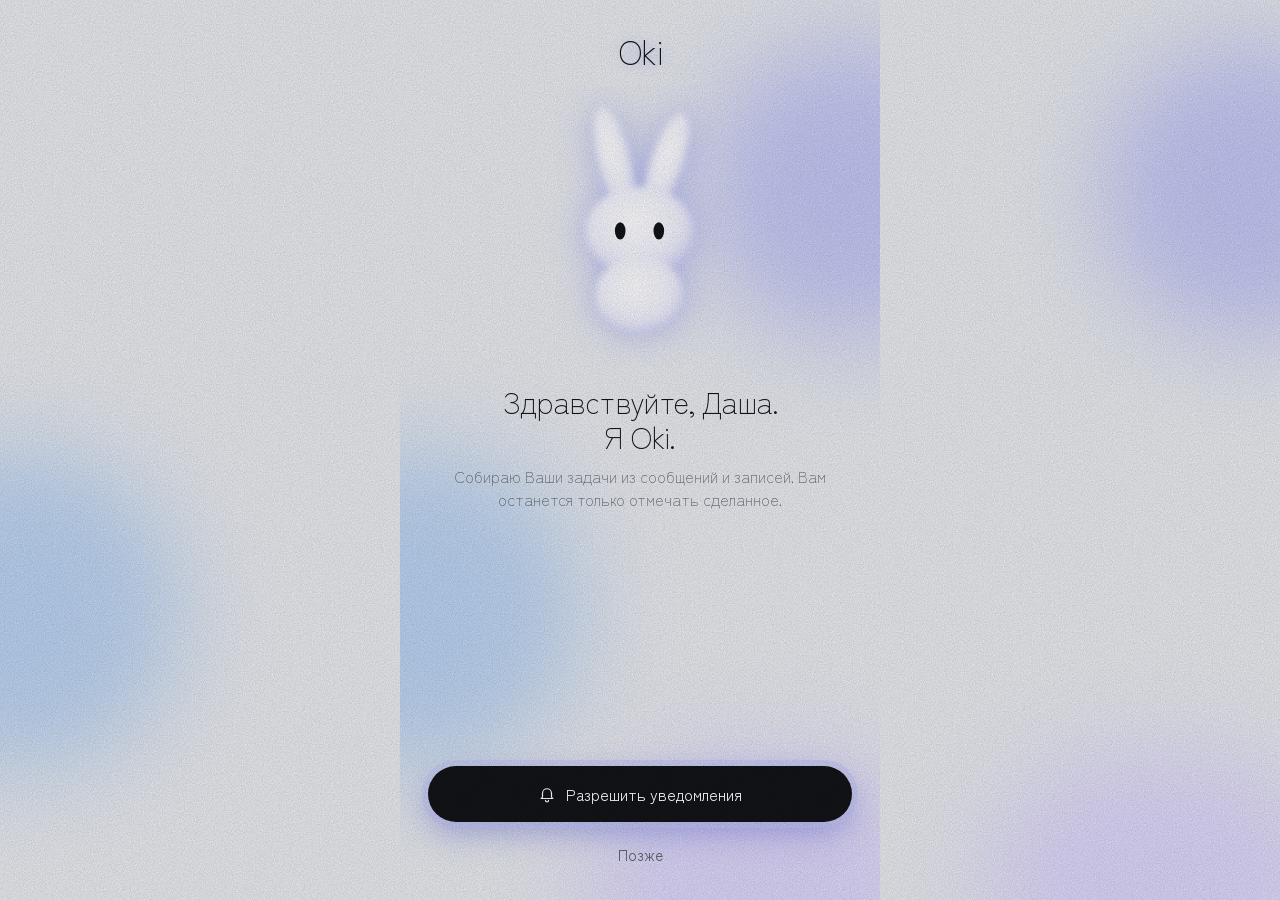
==== index.html @ d15e3b19 "Oki: app shell with encrypted storage in a private repo Co-Authored-By: Claude Opus 5.5 <noreply@ant" ====
<!doctype html>
<html lang="ru">
<head>
<meta charset="utf-8">
<meta name="viewport" content="width=device-width, initial-scale=1, viewport-fit=cover">
<meta name="apple-mobile-web-app-capable" content="yes">
<meta name="mobile-web-app-capable" content="yes">
<meta name="apple-mobile-web-app-status-bar-style" content="default">
<meta name="apple-mobile-web-app-title" content="Oki">
<meta name="theme-color" content="#E9EBF0">
<meta name="format-detection" content="telephone=no">
<title>Oki</title>
<link rel="manifest" href="manifest.webmanifest">
<link rel="apple-touch-icon" href="icon-180.png">
<link rel="icon" href="icon.svg" type="image/svg+xml">
<link rel="preconnect" href="https://fonts.googleapis.com">
<link rel="preconnect" href="https://fonts.gstatic.com" crossorigin>
<link href="https://fonts.googleapis.com/css2?family=Zen+Kaku+Gothic+New:wght@300;400;500;700&family=IBM+Plex+Mono:wght@400;500&display=swap" rel="stylesheet">
<link rel="stylesheet" href="app.css">
</head>
<body>
<svg width="0" height="0" style="position:absolute" aria-hidden="true"><defs>
  <radialGradient id="aFill" cx="45%" cy="40%" r="70%"><stop offset="0" stop-color="#fff"/><stop offset=".6" stop-color="#F1F1FD"/><stop offset="1" stop-color="#C9CCF6"/></radialGradient>
  <radialGradient id="aFillWarm" cx="45%" cy="40%" r="70%"><stop offset="0" stop-color="#fff"/><stop offset=".55" stop-color="#FBF1FD"/><stop offset="1" stop-color="#E4C6F5"/></radialGradient>
  <radialGradient id="aFillGrey" cx="45%" cy="40%" r="70%"><stop offset="0" stop-color="#FAFAFB"/><stop offset=".6" stop-color="#ECEDF1"/><stop offset="1" stop-color="#C6C9D2"/></radialGradient>
  <filter id="soft" x="-30%" y="-30%" width="160%" height="160%"><feGaussianBlur stdDeviation="3.5"/></filter>
  <filter id="aura" x="-60%" y="-60%" width="220%" height="220%"><feGaussianBlur stdDeviation="20"/></filter>
</defs></svg>
<div id="bg"><i class="blob b1"></i><i class="blob b2"></i><i class="blob b3"></i></div>
<main id="view"></main>
<div id="layer"></div>
<div id="toast" role="status"></div>
<div class="grain"></div>
<script src="sample.js"></script>
<script src="store.js"></script>
<script src="sync.js"></script>
<script src="app.js"></script>
<script src="motion.js"></script>
</body>
</html>
---- app.css ----
/* Oki — style «Свечение». Tokens and look come from design/04-style/oki.css (approved 2026-10-11). */
:root{
  --mist:#E9EBF0; --ink:#111317; --ink2:#5B606B; --ink3:#5E6470;
  --line:rgba(17,19,23,.1); --lav:#C3C7F4; --ice:#BBD3F2; --lav2:#DCD6FA; --dot:#8E95E8;
  --sans:"Zen Kaku Gothic New",system-ui,sans-serif; --mono:"IBM Plex Mono",ui-monospace,monospace;
  --st:max(env(safe-area-inset-top),14px); --sb:max(env(safe-area-inset-bottom),14px);
  --grain:url("data:image/svg+xml;utf8,<svg xmlns='http://www.w3.org/2000/svg' width='180' height='180'><filter id='n'><feTurbulence type='fractalNoise' baseFrequency='.9' numOctaves='2' stitchTiles='stitch'/><feColorMatrix values='0 0 0 0 0  0 0 0 0 0  0 0 0 0 0  0 0 0 .55 0'/></filter><rect width='100%' height='100%' filter='url(%23n)'/></svg>");
}
*{box-sizing:border-box;margin:0;padding:0}
html,body{height:100%}
body{background:var(--mist);font-family:var(--sans);color:var(--ink);overflow:hidden;overscroll-behavior:none;
  -webkit-tap-highlight-color:transparent;-webkit-text-size-adjust:100%;-webkit-user-select:none;user-select:none;-webkit-touch-callout:none}
input,textarea{font:inherit;color:inherit;-webkit-user-select:text;user-select:text}
button{font:inherit;color:inherit;background:none;border:0;cursor:pointer}
[data-go],[data-act]{cursor:pointer}

/* background: drifting blobs + grain */
#bg{position:fixed;inset:0;overflow:hidden;pointer-events:none}
.blob{position:absolute;border-radius:50%;filter:blur(46px);animation:drift 14s ease-in-out infinite alternate;transition:left 1.2s ease,top 1.2s ease,right 1.2s ease}
.b1{width:300px;height:300px;right:-120px;top:40px;background:var(--lav)}
.b2{width:320px;height:320px;left:-140px;top:50%;background:var(--ice);animation-delay:-6s}
.b3{width:360px;height:260px;right:-60px;bottom:-110px;background:var(--lav2);animation-delay:-9s}
body.r-home #bg .b1{width:330px;height:330px;right:auto;left:-90px;top:110px}
body.r-home #bg .b2{left:auto;right:-110px;top:360px;width:300px;height:300px}
body.r-home #bg .b3{right:auto;left:10px;width:380px;height:300px;bottom:-120px}
@keyframes drift{to{transform:translate(30px,-24px) scale(1.08)}}
.grain{position:fixed;inset:0;background:var(--grain);mix-blend-mode:multiply;pointer-events:none;z-index:90;opacity:.35}
.glass{background:rgba(255,255,255,.42);backdrop-filter:blur(18px) saturate(1.2);-webkit-backdrop-filter:blur(18px) saturate(1.2);
  border:1px solid rgba(255,255,255,.75);box-shadow:0 10px 30px rgba(60,66,120,.08)}

/* screen frame */
#view{position:fixed;top:0;bottom:0;left:0;right:0;margin:0 auto;max-width:480px;overflow:hidden}
/* each screen is a layer: tab screens sit above the dock line, pushed screens cover everything */
.pane{position:absolute;top:0;left:0;right:0;bottom:var(--dockh,0px);z-index:1;touch-action:pan-y pinch-zoom}
.pane.full{bottom:0;z-index:3;isolation:isolate;box-shadow:-14px 0 40px rgba(60,66,120,.16)}
.pc{position:absolute;inset:0;display:flex;flex-direction:column}
.pbg{position:absolute;inset:0;overflow:hidden;background:var(--mist);pointer-events:none}
#dock{position:absolute;left:0;right:0;bottom:0;z-index:2;touch-action:pan-y pinch-zoom}
.top{flex:none;padding:calc(var(--st) + 2px) 24px 0}
.main{flex:1;min-height:0;overflow-y:auto;overflow-x:hidden;-webkit-overflow-scrolling:touch;padding:0 24px 32px;
  -webkit-mask-image:linear-gradient(transparent,#000 10px,#000 calc(100% - 44px),transparent);mask-image:linear-gradient(transparent,#000 10px,#000 calc(100% - 44px),transparent)}
.main::-webkit-scrollbar,.chips::-webkit-scrollbar{display:none}
.dock{flex:none;padding:8px 24px calc(var(--sb) + 2px)}

/* rabbit */
.eyes{transform-box:fill-box;transform-origin:center;animation:blink 5s infinite}
@keyframes blink{0%,92%,100%{transform:scaleY(1)}95%{transform:scaleY(.1)}}
.float{animation:bob 5s ease-in-out infinite}
@keyframes bob{50%{transform:translateY(-7px)}}

/* logo 1а */
.logo{position:relative;display:inline-block;font-family:var(--sans);font-weight:300;letter-spacing:-.04em;line-height:1;color:var(--ink);isolation:isolate}
.logo::after{content:"Oki";position:absolute;inset:0;color:#7D84E6;filter:blur(.18em);opacity:.7;z-index:-1}

/* home */
.hhd{display:flex;align-items:center;justify-content:space-between;font:400 11px var(--mono);letter-spacing:.12em;color:var(--ink2);padding-top:2px}
.hhd .st i{display:inline-block;width:6px;height:6px;border-radius:50%;background:var(--dot);box-shadow:0 0 8px var(--dot);margin-right:6px;vertical-align:1px}
.hhd .r{display:flex;align-items:center;gap:12px}
.menu{width:36px;height:36px;border-radius:50%;display:grid;place-items:center}
.menu i,.menu i::before,.menu i::after{display:block;width:14px;height:1.5px;background:var(--ink);position:relative}
.menu i::before,.menu i::after{content:"";position:absolute;left:0}
.menu i::before{top:-5px}.menu i::after{top:5px}
.home-main{flex:1;min-height:0;display:flex;flex-direction:column;padding:0 24px;overflow:hidden}
.stage{flex:1 1 300px;min-height:120px;max-height:300px;display:flex;justify-content:center;align-items:stretch}
.stage svg{height:100%;width:auto;max-width:100%}
.greet{text-align:center;flex:none}
.greet h1{font-weight:300;font-size:38px;line-height:1.02;letter-spacing:-.035em;margin:0 0 11px}
.greet h1 .g{position:relative;display:inline-block;isolation:isolate}
.greet h1 .g::after{content:attr(data-t);position:absolute;inset:0;color:#7D84E6;filter:blur(9px);opacity:.75;z-index:-1}
.greet p{font-weight:300;font-size:17px;color:var(--ink2);letter-spacing:-.01em}
.hchips{display:flex;gap:8px;margin-top:24px;flex:none}
.hchips .chip{flex:1;height:38px;border-radius:19px;display:flex;align-items:center;justify-content:space-between;padding:0 14px;font-size:14px}
.hchips .chip span{color:var(--ink3)}
.near{flex:none;margin:14px 0 4px;border-radius:24px;padding:14px 18px}
.near .r{display:flex;justify-content:space-between;font:400 11px var(--mono);letter-spacing:.12em;color:var(--ink3);text-transform:uppercase}
.near h2{font-weight:400;font-size:19px;letter-spacing:-.02em;margin:6px 0 2px}
.near .s{font-size:13px;color:var(--ink2);font-weight:300}
.near .warn{margin-top:10px;padding-top:10px;border-top:1px solid var(--line);font:400 11px var(--mono);color:var(--ink2)}
.near .warn i{display:inline-block;width:6px;height:6px;border-radius:50%;background:var(--dot);box-shadow:0 0 8px var(--dot);margin-right:8px;vertical-align:1px}

/* tab header with small rabbit */
.hd{display:flex;align-items:flex-end;justify-content:space-between;min-height:76px}
.hd h1{font-weight:300;font-size:44px;line-height:1;letter-spacing:-.04em}
.hd .bun{width:58px;height:76px;margin-bottom:-4px;flex:none}
.say{font-weight:300;font-size:16px;color:var(--ink2);letter-spacing:-.01em;margin-top:10px;display:flex;justify-content:space-between;align-items:center;gap:12px;min-height:32px}
.rep{flex:none;height:32px;padding:0 14px;border-radius:16px;display:flex;align-items:center;gap:7px;font-size:14px;color:var(--ink)}
.rep svg{width:15px;height:15px;fill:none;stroke:currentColor;stroke-width:1.5;stroke-linecap:round}

/* chips */
.chips{display:flex;gap:8px;overflow-x:auto;margin:12px -24px 4px;padding:0 24px 6px;scrollbar-width:none}
.chip{flex:none;height:34px;border-radius:17px;padding:0 14px;display:flex;align-items:center;gap:8px;font-size:14px;white-space:nowrap}
.chip span{color:var(--ink3)}
.chip.on{background:var(--ink);color:#fff;border-color:var(--ink)}
.chip.on span{color:rgba(255,255,255,.6)}

/* task list */
.grp{display:flex;justify-content:space-between;align-items:baseline;padding:14px 4px 8px;font-size:14px;font-weight:500;letter-spacing:-.01em}
.grp span{font-weight:400;color:var(--ink3);font-size:13px}
.main>.grp:first-child,.main>.agh:first-child{padding-top:8px}
.card{border-radius:22px;overflow:hidden;position:relative}
.task{display:flex;gap:12px;padding:13px 16px;border-bottom:1px solid var(--line)}
.task:last-child{border:0}
.task .body{flex:1;min-width:0}
.ck{width:20px;height:20px;border-radius:50%;border:1.3px solid var(--ink);flex:none;margin-top:1px;position:relative}
.ck::before{content:"";position:absolute;inset:-12px}
.done>.ck,.ck.on{background:var(--ink);box-shadow:inset 0 0 0 4px #fff}
.task.done .t{text-decoration:line-through;color:var(--ink3)}
.t{font-size:16px;letter-spacing:-.015em;line-height:1.25;overflow-wrap:anywhere}
.m{font-size:13px;color:var(--ink2);font-weight:300;margin-top:3px;display:flex;flex-wrap:wrap;gap:0 6px}
.m .now{color:var(--ink);font-weight:400}
.m .now::before{content:"";display:inline-block;width:6px;height:6px;border-radius:50%;background:var(--dot);box-shadow:0 0 8px var(--dot);margin-right:6px;vertical-align:1px}
.m .ov{color:var(--ink);font-weight:500}
.m .q{color:var(--ink);font-weight:400}
.sub{font-size:12px;color:var(--ink3);margin-top:6px;display:inline-block;padding:4px 0}
.subs{margin-top:10px;display:flex;flex-direction:column;gap:7px}
.si{display:flex;align-items:center;gap:9px;font-size:14px;font-weight:300;letter-spacing:-.01em}
.si i{width:15px;height:15px;border-radius:50%;border:1.2px solid var(--ink);flex:none;position:relative}
.si i::before{content:"";position:absolute;inset:-10px}
.si.ok{color:var(--ink3);text-decoration:line-through}
.si.ok i{background:var(--ink);border-color:var(--ink);box-shadow:inset 0 0 0 3px #fff}
.subs .cnt{font-size:12px;color:var(--ink3);margin-bottom:-1px}
.pop>.ck{animation:pop .35s ease}
@keyframes pop{50%{transform:scale(1.25)}}

/* big task: progress ring */
.big{border-radius:24px;padding:16px 18px;position:relative;background:rgba(255,255,255,.58)}
.big .r1{display:flex;gap:12px}
.big .t{font-size:22px;font-weight:300;letter-spacing:-.03em;line-height:1.1}
.big .m{margin-top:5px}
.big .ft{display:flex;justify-content:space-between;gap:12px;font-size:12.5px;color:var(--ink2);margin-top:12px;padding-top:10px;border-top:1px solid var(--line);font-weight:300}
.big .ft b{font-weight:400;color:var(--ink)}
.ring{width:30px;height:30px;flex:none;margin-top:-3px}
.ring circle{fill:none;stroke-width:2.4}
.gap{height:8px}

/* dock: input + tabs */
.inp{display:flex;gap:10px;align-items:center}
.field{flex:1;min-width:0;height:54px;border-radius:27px;display:flex;align-items:center;padding:0 20px}
.field input{width:100%;border:0;outline:0;background:none;font-size:16px;font-weight:300}
.field input::placeholder{color:var(--ink3);opacity:1}
.mic{width:54px;height:54px;border-radius:50%;background:var(--ink);display:grid;place-items:center;flex:none;box-shadow:0 0 0 6px rgba(195,199,244,.55),0 11px 30px rgba(110,116,220,.55)}
.mic svg{width:22px;height:22px;stroke:#fff;fill:none;stroke-width:1.6;stroke-linecap:round}
.tabs{display:flex;justify-content:space-between;font-size:13px;color:var(--ink3);margin-top:16px;padding:6px 0 10px;position:relative}
.tabs button{color:inherit;font-size:13px;position:relative;padding:4px 0;transition:color .2s}
.tabs button.on{font-weight:500;color:var(--ink)}
.tabs .ind{position:absolute;left:0;top:0;width:4px;height:4px;border-radius:50%;background:var(--ink);transition:transform .42s cubic-bezier(.32,.72,0,1)}

/* calendar */
.cal{border-radius:24px;padding:14px 14px 10px;margin-top:12px}
.cal .mh{display:flex;justify-content:space-between;align-items:center;padding:0 6px 10px;font-size:16px;letter-spacing:-.015em}
.cal .mh .nav{display:flex;gap:4px}
.cal .mh .nav button{width:34px;height:30px;font-size:20px;color:var(--ink3);line-height:1}
.cal .g{display:grid;grid-template-columns:repeat(7,1fr);text-align:center;row-gap:2px}
.cal .wd{font-size:12px;color:var(--ink3);padding-bottom:6px}
.cal .d{height:38px;display:flex;align-items:center;justify-content:center;font-size:15px;font-weight:300;position:relative;z-index:0}
.cal .d.off{visibility:hidden}
.cal .d.we{color:var(--ink3)}
.cal .d.has::after{content:"";position:absolute;bottom:3px;width:4px;height:4px;border-radius:50%;background:var(--ink)}
.cal .d.td{font-weight:500;color:var(--ink)}
.cal .d.td::before{content:"";position:absolute;width:34px;height:34px;border-radius:50%;border:1.2px solid rgba(17,19,23,.35);z-index:-1}
.cal .d.sel{color:#fff;font-weight:500}
.cal .d.sel::before{content:"";position:absolute;width:34px;height:34px;border-radius:50%;background:var(--ink);border:0;z-index:-1;box-shadow:0 0 18px rgba(110,116,220,.6)}
.cal .d.sel::after{background:#fff}
.wk{display:grid;grid-template-columns:repeat(7,1fr);gap:4px;margin-top:12px}
.wk div{height:58px;border-radius:18px;display:flex;flex-direction:column;align-items:center;justify-content:center;gap:2px;font-size:16px}
.wk div small{font-size:11.5px;color:var(--ink3)}
.wk div.on{background:var(--ink);color:#fff}
.wk div.on small{color:rgba(255,255,255,.6)}
.wkwrap{position:sticky;top:0;z-index:5;height:0;overflow:visible;opacity:0;pointer-events:none;transition:opacity .2s}
.wkwrap .wk{margin-top:4px}
.wkwrap.show{opacity:1;pointer-events:auto}
.agh{display:flex;justify-content:space-between;align-items:baseline;padding:16px 4px 8px;font-size:14px;font-weight:500}
.agh span{font-weight:400;font-size:13px;color:var(--ink3)}
.mt{display:grid;grid-template-columns:52px 1fr;gap:10px;padding:11px 16px;border-bottom:1px solid var(--line)}
.mt:last-child,.dl:last-child{border:0}
.mt .tm{font-size:15px;line-height:1.15}
.mt .tm small{display:block;font-size:12.5px;color:var(--ink3);font-weight:300}
.mt.clash{background:linear-gradient(90deg,rgba(195,199,244,.6),rgba(195,199,244,0) 85%)}
.clashnote{font-size:12.5px;color:var(--ink);margin-top:3px}
.clashnote::before{content:"";display:inline-block;width:6px;height:6px;border-radius:50%;background:var(--dot);box-shadow:0 0 8px var(--dot);margin-right:6px;vertical-align:1px}
.dl{display:flex;gap:12px;padding:11px 16px;border-bottom:1px solid var(--line)}
.empty{font-size:14px;color:var(--ink3);font-weight:300;padding:12px 4px}

/* inner screens */
.nv{display:flex;justify-content:space-between;align-items:center;font-size:15px;min-height:36px;padding-top:4px}
.nv .back{padding:6px 12px 6px 0;margin-left:-4px}
.nv span.r{font-size:13px;color:var(--ink2)}
.tt{padding-top:12px}
.tt h1{font-weight:300;font-size:34px;line-height:1.02;letter-spacing:-.04em;overflow-wrap:anywhere}
.tt p{font-size:15px;color:var(--ink2);margin-top:8px;font-weight:300;line-height:1.4}
.tt .lbl{font-size:13px;color:var(--ink2);margin-bottom:10px}
.tt .rg{display:flex;justify-content:space-between;align-items:center;font-size:13px;color:var(--ink2);margin-top:14px;font-weight:300}
.tt .rg>span{display:flex;align-items:center;gap:10px}
.row2{display:flex;justify-content:flex-start;align-items:center;gap:12px;padding:12px 16px;border-bottom:1px solid var(--line);font-size:15px;position:relative;min-height:46px}
.row2:last-child{border:0}
.row2 .v{color:var(--ink2);font-size:14px;font-weight:300;text-align:right;margin-left:auto}
.row2.chev::after{margin-left:-4px}
.row2 .v.strong{color:var(--ink);font-weight:500}
.row2 .t small{display:block;font-size:12.5px;color:var(--ink2);font-weight:300;margin-top:2px}
.chev::after{content:"›";margin-left:8px;color:var(--ink3)}
.row2 input.over{position:absolute;inset:0;opacity:0;width:100%;height:100%;-webkit-appearance:none;appearance:none}
.quote{display:block;padding:2px 16px 13px;font-size:14px;font-weight:300;line-height:1.35;color:var(--ink2)}
.pill{display:inline-flex;align-items:center;gap:7px;height:32px;padding:0 14px;border-radius:16px;font-size:13.5px;background:rgba(255,255,255,.7);border:1px solid rgba(17,19,23,.16);white-space:nowrap}
.pill.dark{background:var(--ink);color:#fff;border-color:var(--ink)}
.acts{display:flex;gap:8px;flex-wrap:wrap}
.chk{border-radius:22px;padding:14px 16px}
.chk .subs{margin-top:0;gap:11px}
.chk .si{font-size:15px}
.chk .add{display:flex;align-items:center;gap:9px;margin-top:2px}
.chk .add i{width:15px;height:15px;border-radius:50%;border:1.2px dashed var(--ink3);flex:none}
.chk .add input{flex:1;border:0;outline:0;background:none;font-size:16px;font-weight:300}
.chk .add input::placeholder{color:var(--ink3)}
.check{border-radius:20px;padding:13px 16px;background:rgba(17,19,23,.88);color:#fff}
.check b{font-weight:500;font-size:15px}
.check p{font-size:13.5px;color:rgba(255,255,255,.7);margin:4px 0 10px;font-weight:300;line-height:1.35}
.check .pill{background:rgba(255,255,255,.12);border-color:rgba(255,255,255,.25);color:#fff}
.check .pill.w{background:#fff;color:var(--ink)}
.btn-main{height:56px;border-radius:28px;background:var(--ink);color:#fff;display:flex;align-items:center;justify-content:center;gap:10px;font-size:16px;width:100%;
  box-shadow:0 0 0 6px rgba(195,199,244,.55),0 11px 30px rgba(110,116,220,.5)}
.btn-main .copy{width:18px;height:18px}
.btn-ghost{height:48px;display:flex;align-items:center;justify-content:center;font-size:15px;color:var(--ink2);width:100%}
.note{text-align:center;font-size:12.5px;color:var(--ink2);margin-top:14px;font-weight:300}
.ws{font-size:13px;color:var(--ink2);font-weight:300;margin-top:3px}
.ws b{font-weight:500;color:var(--ink)}
.it2{padding:12px 16px;border-bottom:1px solid var(--line)}
.it2:last-child{border:0}
.it2 .src{font-size:12px;color:var(--ink3);margin-bottom:3px}
.it2 .t{font-size:15px}
.it2 .why{font-size:13px;color:var(--ink2);font-weight:300;margin-top:3px}
.it2 .ft2{display:flex;justify-content:flex-end;margin-top:9px}
.copy{width:14px;height:14px;fill:none;stroke:currentColor;stroke-width:1.5;stroke-linejoin:round}
.search{height:46px;border-radius:23px;display:flex;align-items:center;gap:10px;padding:0 16px;margin-top:14px}
.search svg{width:17px;height:17px;fill:none;stroke:var(--ink2);stroke-width:1.6;flex:none}
.search input{flex:1;border:0;outline:0;background:none;font-size:16px}
mark{background:rgba(195,199,244,.8);color:inherit;border-radius:3px;padding:0 1px}
.role{display:inline-block;font-size:12px;padding:2px 8px;border-radius:10px;background:rgba(17,19,23,.07);color:var(--ink2);margin-left:6px}
.dotok{display:inline-block;width:7px;height:7px;border-radius:50%;margin-right:7px;vertical-align:1px;background:#9AA0AB}
.txt{font-size:15px;line-height:1.5;font-weight:300;color:var(--ink2);padding:14px 16px}
.txt b{font-weight:500;color:var(--ink)}

/* report */
.seg{height:40px;border-radius:20px;display:flex;padding:4px;margin-top:16px}
.seg div{flex:1;display:grid;place-items:center;font-size:14px;border-radius:16px;color:var(--ink2)}
.seg .on{background:var(--ink);color:#fff}
.stats{display:grid;grid-template-columns:1.3fr 1fr 1fr;gap:8px;margin-top:16px}
.st{border-radius:20px;padding:12px 14px}
.st b{display:block;font-weight:300;font-size:40px;letter-spacing:-.04em;line-height:1}
.st span{font-size:12.5px;color:var(--ink2)}
.days{border-radius:20px;padding:12px 16px 10px;display:grid;grid-auto-flow:column;grid-auto-columns:1fr;align-items:end;gap:8px;height:104px;margin-top:8px}
.days div{display:flex;flex-direction:column;align-items:center;gap:6px;font-size:11.5px;color:var(--ink3);white-space:nowrap}
.days i{width:14px;border-radius:7px;background:var(--ink)}
.days i.z{height:3px;background:rgba(17,19,23,.15)}
.dn{display:flex;gap:12px;padding:11px 16px;border-bottom:1px solid var(--line);align-items:baseline}
.dn:last-child{border:0}
.dn .ck{width:18px;height:18px;background:var(--ink);box-shadow:inset 0 0 0 4px #fff;align-self:center}
.dn .t{flex:1;font-size:15px}
.dn .d{font-size:12.5px;color:var(--ink3);font-weight:300;white-space:nowrap}
.dn.late .d{color:var(--ink)}

/* onboarding */
.onb{flex:1;display:flex;flex-direction:column;align-items:center;padding:calc(var(--st) + 20px) 28px calc(var(--sb) + 8px);text-align:center}
.onb .rb{flex:1 1 270px;min-height:150px;max-height:280px;margin:18px 0}
.onb .rb svg{height:100%;width:auto}
.onb h1{font-weight:300;font-size:30px;line-height:1.15;letter-spacing:-.03em}
.onb p{font-weight:300;font-size:16px;line-height:1.45;color:var(--ink2);margin-top:12px}
.onb .bt{width:100%;margin-top:auto;padding-top:24px}
/* storage screens: same frame as onboarding, a smaller rabbit when there is a field or a key */
.onb{position:relative}
.onb .obk{position:absolute;top:calc(var(--st) + 6px);left:20px;font-size:15px;padding:6px 12px 6px 0}
.onb.sm .rb{flex:0 1 170px;min-height:110px;margin:24px 0 8px}
.onb p b{font-weight:500;color:var(--ink)}
.onb .say{font-size:14px;color:var(--ink);margin-top:14px}
.kin{width:100%;height:56px;border-radius:22px;display:flex;align-items:center;gap:8px;padding:0 8px 0 4px;margin-top:20px}
.kin .in{flex:1;min-width:0;height:100%;border:0;outline:0;background:none;padding:0 14px;font:400 15px var(--mono);color:var(--ink)}
.kin .in::placeholder{color:var(--ink3);font-family:var(--sans);font-weight:300;font-size:16px}
.keybox{width:100%;font:500 17px/1.7 var(--mono);letter-spacing:.04em;word-spacing:.3em;text-align:center;padding:20px 18px;border-radius:22px;margin-top:18px;-webkit-user-select:all;user-select:all}
.sheet .keybox{background:rgba(255,255,255,.75);border:1px solid rgba(17,19,23,.08)}
a.btn-main,a.btn-ghost{text-decoration:none}
.row2 .v b{color:var(--ink);font-weight:500}
.dotbad{display:inline-block;width:7px;height:7px;border-radius:50%;margin-right:7px;vertical-align:1px;background:var(--ink);box-shadow:0 0 0 3px rgba(17,19,23,.12)}

/* sheet */
#layer{position:fixed;inset:0;z-index:70;pointer-events:none}
#layer.on{pointer-events:auto}
.dim{position:absolute;inset:0;background:rgba(233,235,240,.55);backdrop-filter:blur(6px);-webkit-backdrop-filter:blur(6px);opacity:0;transition:opacity .25s}
.sheet{position:absolute;left:0;right:0;bottom:0;margin:0 auto;max-width:480px;max-height:92%;overflow-y:auto;border-radius:34px 34px 0 0;
  background:rgba(255,255,255,.82);backdrop-filter:blur(24px) saturate(1.3);-webkit-backdrop-filter:blur(24px) saturate(1.3);
  border:1px solid rgba(255,255,255,.9);box-shadow:0 -10px 40px rgba(60,66,120,.14);
  padding:12px 20px calc(var(--sb) + 14px);transform:translateY(100%);transition:transform .32s cubic-bezier(.2,.8,.2,1)}
#layer.on .dim{opacity:1}
#layer.on .sheet{transform:none}
.sheet .grab{width:40px;height:5px;border-radius:3px;background:rgba(17,19,23,.18);margin:0 auto 14px}
.sheet h3{font-weight:300;font-size:26px;letter-spacing:-.03em;margin:0 4px 12px}
.sheet .lab{font-size:13px;color:var(--ink2);margin:16px 4px 8px}
.sheet .in{width:100%;height:52px;border-radius:18px;border:1px solid rgba(17,19,23,.12);background:rgba(255,255,255,.75);padding:0 16px;font-size:16px;outline:0}
.sheet textarea.in{height:auto;min-height:76px;padding:14px 16px;resize:none;line-height:1.35}
.sheet .opts{display:flex;flex-wrap:wrap;gap:8px}
.sheet .opts .chip{border:1px solid rgba(17,19,23,.14);background:rgba(255,255,255,.6)}
.sheet .opts .chip.on{background:var(--ink);border-color:var(--ink)}
.sheet .rows{border-radius:18px;background:rgba(255,255,255,.6);border:1px solid rgba(17,19,23,.08);margin-top:16px}
.sheet .btn-main{margin-top:22px}
.sheet .del{color:var(--ink2);font-size:14px;display:block;margin:14px auto 0;padding:8px}

/* toast */
#toast{position:fixed;left:50%;bottom:calc(var(--sb) + 150px);transform:translate(-50%,20px);opacity:0;z-index:80;
  background:var(--ink);color:#fff;font-size:14px;padding:11px 18px;border-radius:22px;white-space:nowrap;pointer-events:none;transition:opacity .2s,transform .2s;
  box-shadow:0 10px 30px rgba(20,24,60,.3)}
#toast.on{opacity:1;transform:translate(-50%,0)}

/* swipe a task: right = done (ink), left = actions (lavender → ink) */
.swiping{position:relative;z-index:1}
.swbg{position:absolute;left:0;right:0;z-index:0}
.swbg .sd{position:absolute;left:0;top:0;bottom:0;width:0;overflow:hidden;background:var(--ink);color:#fff;display:flex;align-items:center;font-size:14px;white-space:nowrap}
.swbg .sd span{display:flex;align-items:center;gap:10px;padding-left:16px;transition:transform .2s cubic-bezier(.3,1.6,.5,1)}
.swbg .sd i{width:20px;height:20px;border-radius:50%;border:1.3px solid #fff;flex:none;transition:background .15s,box-shadow .2s}
.swbg.armed .sd span{transform:scale(1.06)}
.swbg.armed .sd i{background:#fff;box-shadow:inset 0 0 0 4px var(--ink),0 0 14px var(--lav)}
.swbg .sa{position:absolute;right:0;top:0;bottom:0;width:0;overflow:hidden;display:flex}
.swbg .sa button{flex:1 1 0;min-width:0;font-size:13.5px;white-space:nowrap;overflow:hidden;color:var(--ink)}
.swbg .sa button:nth-child(1){background:var(--lav2)}
.swbg .sa button:nth-child(2){background:var(--lav)}
.swbg .sa button:nth-child(3){background:var(--ink);color:#fff}

/* rabbit: a little hop and a flash of glow when a task is done */
.hop{transform-origin:50% 100%;animation:hop .8s ease}
@keyframes hop{0%,100%{transform:none}30%{transform:translateY(-9%)}52%{transform:translateY(0) scaleY(.95)}68%{transform:translateY(-2%)}}
.hop .au{transform-box:fill-box;transform-origin:center;animation:glow 1.2s ease-out}
@keyframes glow{25%{opacity:1;transform:scale(1.28)}}

/* press feedback: answers the finger at once */
button,.chip,.pill,[data-go],[data-act]{touch-action:manipulation}
.pill,.chip,.btn-main,.mic,.menu,.rep,.back,.ck{transition:transform .14s cubic-bezier(.2,.8,.2,1)}
.pill:active,.chip:active,.btn-main:active,.mic:active,.menu:active,.rep:active{transform:scale(.96)}
.ck:active{transform:scale(.88)}
.back:active{opacity:.55}
.task,.dl,.row2,.it2,.near,.big,.mt{transition:background-color .2s}
.task:active,.dl:active,.row2[data-go]:active,.row2[data-act]:active,.it2[data-go]:active,.mt:active,.dn:active{background-color:rgba(255,255,255,.35)}
.near:active,.big:active{background-color:rgba(255,255,255,.66)}
.swiping:active{background-color:transparent}

@media (prefers-reduced-motion:reduce){*{animation:none!important;transition:none!important}}
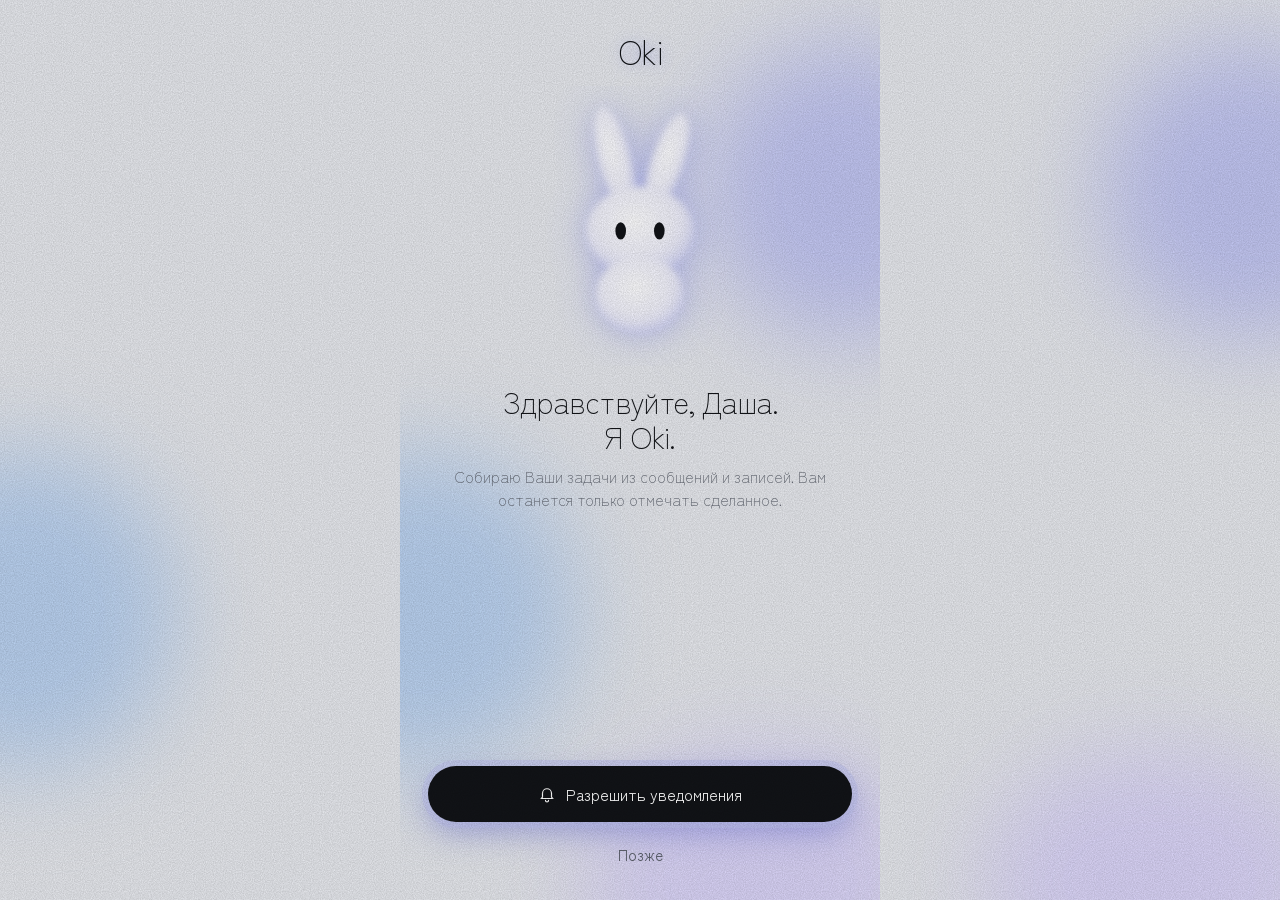
==== commit 6123de6b: "Background up to the top under a dark clock, as in the approved design; drop trial pages Co-Authored" ====
--- a/index.html
+++ b/index.html
@@ -5,7 +5,7 @@
 <meta name="viewport" content="width=device-width, initial-scale=1, viewport-fit=cover">
 <meta name="apple-mobile-web-app-capable" content="yes">
 <meta name="mobile-web-app-capable" content="yes">
-<meta name="apple-mobile-web-app-status-bar-style" content="default">
+<meta name="apple-mobile-web-app-status-bar-style" content="black-translucent">
 <meta name="apple-mobile-web-app-title" content="Oki">
 <meta name="theme-color" content="#E9EBF0">
 <meta name="format-detection" content="telephone=no">
--- a/app.css
+++ b/app.css
@@ -62,7 +62,7 @@
 .menu i::before{top:-5px}.menu i::after{top:5px}
 .home-main{flex:1;min-height:0;display:flex;flex-direction:column;padding:0 24px;overflow:hidden}
 .stage{flex:1 1 300px;min-height:120px;max-height:300px;display:flex;justify-content:center;align-items:stretch}
-.stage svg{height:100%;width:auto;max-width:100%}
+.stage svg{height:100%;width:100%;display:block}
 .greet{text-align:center;flex:none}
 .greet h1{font-weight:300;font-size:38px;line-height:1.02;letter-spacing:-.035em;margin:0 0 11px}
 .greet h1 .g{position:relative;display:inline-block;isolation:isolate}
@@ -259,8 +259,9 @@
 
 /* onboarding */
 .onb{flex:1;display:flex;flex-direction:column;align-items:center;padding:calc(var(--st) + 20px) 28px calc(var(--sb) + 8px);text-align:center}
-.onb .rb{flex:1 1 270px;min-height:150px;max-height:280px;margin:18px 0}
-.onb .rb svg{height:100%;width:auto}
+/* full-width box, the drawing centres itself inside (Safari sized width:auto svgs before the height was known) */
+.onb .rb{flex:1 1 270px;min-height:150px;max-height:280px;margin:18px 0;align-self:stretch}
+.onb .rb svg{height:100%;width:100%;display:block}
 .onb h1{font-weight:300;font-size:30px;line-height:1.15;letter-spacing:-.03em}
 .onb p{font-weight:300;font-size:16px;line-height:1.45;color:var(--ink2);margin-top:12px}
 .onb .bt{width:100%;margin-top:auto;padding-top:24px}
@@ -303,7 +304,7 @@
 
 /* toast */
 #toast{position:fixed;left:50%;bottom:calc(var(--sb) + 150px);transform:translate(-50%,20px);opacity:0;z-index:80;
-  background:var(--ink);color:#fff;font-size:14px;padding:11px 18px;border-radius:22px;white-space:nowrap;pointer-events:none;transition:opacity .2s,transform .2s;
+  background:var(--ink);color:#fff;font-size:14px;padding:11px 18px;border-radius:22px;width:max-content;max-width:calc(100vw - 48px);text-align:center;line-height:1.35;pointer-events:none;transition:opacity .2s,transform .2s;
   box-shadow:0 10px 30px rgba(20,24,60,.3)}
 #toast.on{opacity:1;transform:translate(-50%,0)}
 
@@ -339,3 +340,10 @@
 .swiping:active{background-color:transparent}
 
 @media (prefers-reduced-motion:reduce){*{animation:none!important;transition:none!important}}
+
+#satprobe{position:fixed;top:0;left:0;width:0;height:0;padding-top:env(safe-area-inset-top);visibility:hidden;pointer-events:none}
+/* see-through status bar on iPhone (html.short, set in motion.js): iPhone keeps the bottom strip for itself
+   and paints it plain mist, so the page fades into that colour and needs no room for the home bar */
+html.short{--sb:10px}
+html.short #bg::after,html.short .pbg::after{content:"";position:absolute;left:0;right:0;bottom:0;height:120px;background:linear-gradient(rgba(233,235,240,0),#E9EBF0 85%)}
+html.short .grain{-webkit-mask-image:linear-gradient(#000 calc(100% - 90px),transparent);mask-image:linear-gradient(#000 calc(100% - 90px),transparent)}
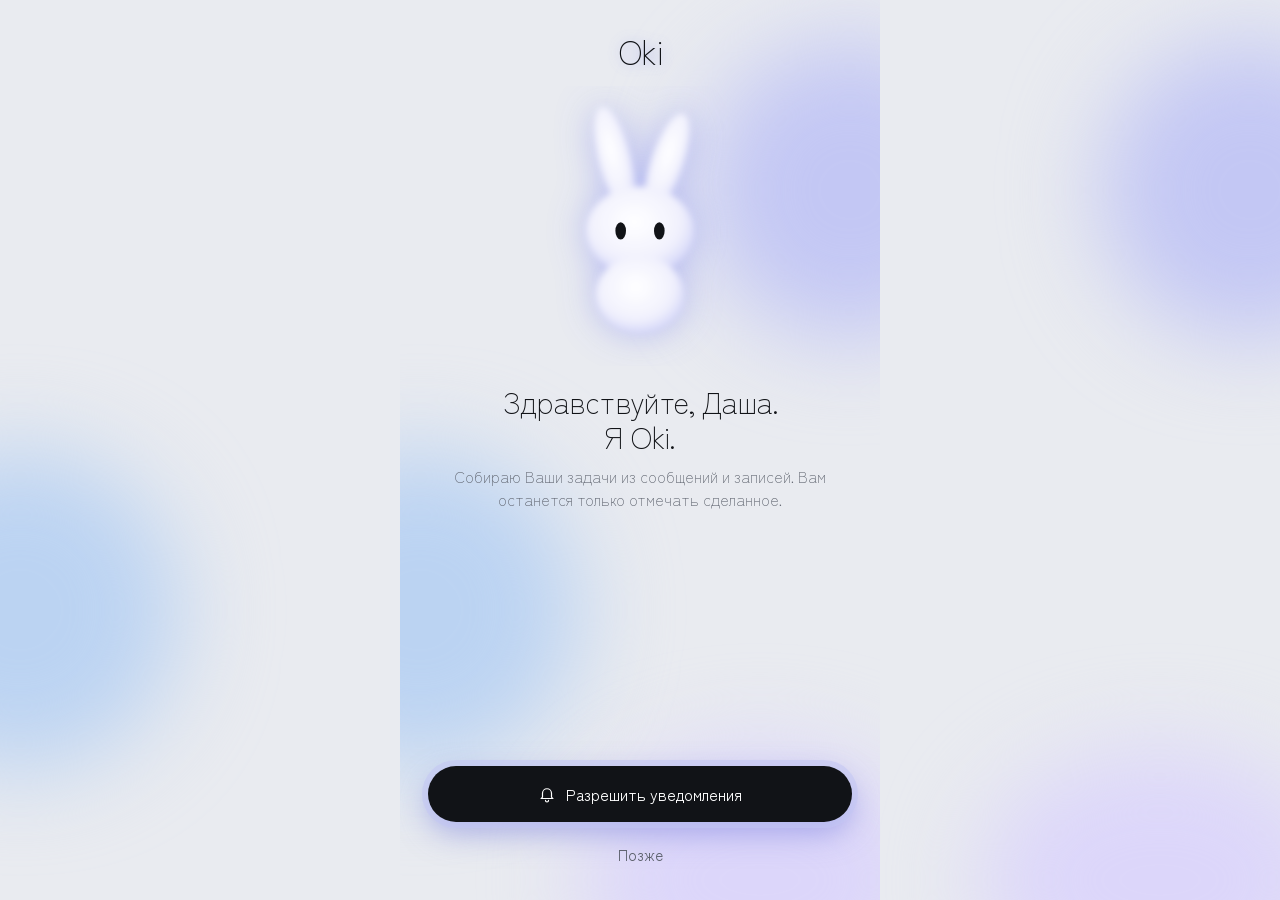
==== commit 92350e74: "Карточка задачи (вариант Б): кружок у названия, «Изменить» и «…»; клавиатура не закрывает поля; без " ====
--- a/index.html
+++ b/index.html
@@ -2,7 +2,7 @@
 <html lang="ru">
 <head>
 <meta charset="utf-8">
-<meta name="viewport" content="width=device-width, initial-scale=1, viewport-fit=cover">
+<meta name="viewport" content="width=device-width, initial-scale=1, maximum-scale=1, user-scalable=no, viewport-fit=cover">
 <meta name="apple-mobile-web-app-capable" content="yes">
 <meta name="mobile-web-app-capable" content="yes">
 <meta name="apple-mobile-web-app-status-bar-style" content="black-translucent">
@@ -30,10 +30,10 @@
 <main id="view"></main>
 <div id="layer"></div>
 <div id="toast" role="status"></div>
-<div class="grain"></div>
 <script src="sample.js"></script>
 <script src="store.js"></script>
 <script src="sync.js"></script>
+<script src="tg.js"></script>
 <script src="app.js"></script>
 <script src="motion.js"></script>
 </body>
--- a/app.css
+++ b/app.css
@@ -4,7 +4,6 @@
   --line:rgba(17,19,23,.1); --lav:#C3C7F4; --ice:#BBD3F2; --lav2:#DCD6FA; --dot:#8E95E8;
   --sans:"Zen Kaku Gothic New",system-ui,sans-serif; --mono:"IBM Plex Mono",ui-monospace,monospace;
   --st:max(env(safe-area-inset-top),14px); --sb:max(env(safe-area-inset-bottom),14px);
-  --grain:url("data:image/svg+xml;utf8,<svg xmlns='http://www.w3.org/2000/svg' width='180' height='180'><filter id='n'><feTurbulence type='fractalNoise' baseFrequency='.9' numOctaves='2' stitchTiles='stitch'/><feColorMatrix values='0 0 0 0 0  0 0 0 0 0  0 0 0 0 0  0 0 0 .55 0'/></filter><rect width='100%' height='100%' filter='url(%23n)'/></svg>");
 }
 *{box-sizing:border-box;margin:0;padding:0}
 html,body{height:100%}
@@ -14,7 +13,7 @@
 button{font:inherit;color:inherit;background:none;border:0;cursor:pointer}
 [data-go],[data-act]{cursor:pointer}
 
-/* background: drifting blobs + grain */
+/* background: drifting blobs (no grain: Даша chose clean glass, 2026-10-12) */
 #bg{position:fixed;inset:0;overflow:hidden;pointer-events:none}
 .blob{position:absolute;border-radius:50%;filter:blur(46px);animation:drift 14s ease-in-out infinite alternate;transition:left 1.2s ease,top 1.2s ease,right 1.2s ease}
 .b1{width:300px;height:300px;right:-120px;top:40px;background:var(--lav)}
@@ -24,18 +23,17 @@
 body.r-home #bg .b2{left:auto;right:-110px;top:360px;width:300px;height:300px}
 body.r-home #bg .b3{right:auto;left:10px;width:380px;height:300px;bottom:-120px}
 @keyframes drift{to{transform:translate(30px,-24px) scale(1.08)}}
-.grain{position:fixed;inset:0;background:var(--grain);mix-blend-mode:multiply;pointer-events:none;z-index:90;opacity:.35}
 .glass{background:rgba(255,255,255,.42);backdrop-filter:blur(18px) saturate(1.2);-webkit-backdrop-filter:blur(18px) saturate(1.2);
   border:1px solid rgba(255,255,255,.75);box-shadow:0 10px 30px rgba(60,66,120,.08)}
 
 /* screen frame */
 #view{position:fixed;top:0;bottom:0;left:0;right:0;margin:0 auto;max-width:480px;overflow:hidden}
 /* each screen is a layer: tab screens sit above the dock line, pushed screens cover everything */
-.pane{position:absolute;top:0;left:0;right:0;bottom:var(--dockh,0px);z-index:1;touch-action:pan-y pinch-zoom}
+.pane{position:absolute;top:0;left:0;right:0;bottom:var(--dockh,0px);z-index:1;touch-action:pan-y}
 .pane.full{bottom:0;z-index:3;isolation:isolate;box-shadow:-14px 0 40px rgba(60,66,120,.16)}
 .pc{position:absolute;inset:0;display:flex;flex-direction:column}
 .pbg{position:absolute;inset:0;overflow:hidden;background:var(--mist);pointer-events:none}
-#dock{position:absolute;left:0;right:0;bottom:0;z-index:2;touch-action:pan-y pinch-zoom}
+#dock{position:absolute;left:0;right:0;bottom:0;z-index:2;touch-action:pan-y}
 .top{flex:none;padding:calc(var(--st) + 2px) 24px 0}
 .main{flex:1;min-height:0;overflow-y:auto;overflow-x:hidden;-webkit-overflow-scrolling:touch;padding:0 24px 32px;
   -webkit-mask-image:linear-gradient(transparent,#000 10px,#000 calc(100% - 44px),transparent);mask-image:linear-gradient(transparent,#000 10px,#000 calc(100% - 44px),transparent)}
@@ -185,6 +183,22 @@
 .nv{display:flex;justify-content:space-between;align-items:center;font-size:15px;min-height:36px;padding-top:4px}
 .nv .back{padding:6px 12px 6px 0;margin-left:-4px}
 .nv span.r{font-size:13px;color:var(--ink2)}
+/* task card, variant Б: round check by the title; «Изменить» and «…» in the corner */
+.nvr{display:flex;align-items:center;gap:10px}
+.nv .ed{font-size:15px;padding:6px 4px}
+.dots{width:36px;height:36px;border-radius:50%;display:grid;place-items:center}
+.dots .dt{width:18px;height:4px;fill:var(--ink)}
+.tk .lbl,.tk .rg{padding-left:46px}
+.tk .tr{display:flex;gap:14px;align-items:flex-start}
+.tck{width:32px;height:32px;border-radius:50%;border:1.5px solid var(--ink);flex:none;margin-top:3px;position:relative;background:rgba(255,255,255,.35);transition:transform .14s cubic-bezier(.2,.8,.2,1),background-color .2s,box-shadow .3s}
+.tck::before{content:"";position:absolute;inset:-12px}
+.tk.done .tck{background:var(--ink);box-shadow:inset 0 0 0 6px #fff,0 0 22px rgba(110,116,220,.55)}
+.tk.done h1{color:var(--ink3);text-decoration:line-through;text-decoration-thickness:1.5px}
+.tck:active{transform:scale(.9)}
+.tck.pop{animation:pop .35s ease}
+.dots:active{transform:scale(.94)}
+.nv .ed:active{opacity:.55}
+.dots,.nv .ed{transition:transform .14s cubic-bezier(.2,.8,.2,1),opacity .14s}
 .tt{padding-top:12px}
 .tt h1{font-weight:300;font-size:34px;line-height:1.02;letter-spacing:-.04em;overflow-wrap:anywhere}
 .tt p{font-size:15px;color:var(--ink2);margin-top:8px;font-weight:300;line-height:1.4}
@@ -272,7 +286,7 @@
 .onb p b{font-weight:500;color:var(--ink)}
 .onb .say{font-size:14px;color:var(--ink);margin-top:14px}
 .kin{width:100%;height:56px;border-radius:22px;display:flex;align-items:center;gap:8px;padding:0 8px 0 4px;margin-top:20px}
-.kin .in{flex:1;min-width:0;height:100%;border:0;outline:0;background:none;padding:0 14px;font:400 15px var(--mono);color:var(--ink)}
+.kin .in{flex:1;min-width:0;height:100%;border:0;outline:0;background:none;padding:0 14px;font:400 16px var(--mono);color:var(--ink)}
 .kin .in::placeholder{color:var(--ink3);font-family:var(--sans);font-weight:300;font-size:16px}
 .keybox{width:100%;font:500 17px/1.7 var(--mono);letter-spacing:.04em;word-spacing:.3em;text-align:center;padding:20px 18px;border-radius:22px;margin-top:18px;-webkit-user-select:all;user-select:all}
 .sheet .keybox{background:rgba(255,255,255,.75);border:1px solid rgba(17,19,23,.08)}
@@ -300,6 +314,13 @@
 .sheet .opts .chip.on{background:var(--ink);border-color:var(--ink)}
 .sheet .rows{border-radius:18px;background:rgba(255,255,255,.6);border:1px solid rgba(17,19,23,.08);margin-top:16px}
 .sheet .btn-main{margin-top:22px}
+.sheet .eit{display:flex;align-items:center;gap:10px;padding:0 12px 0 16px;border-bottom:1px solid var(--line)}
+.sheet .eit:last-child{border:0}
+.sheet .ein{flex:1;min-width:0;height:48px;border:0;outline:0;background:none;font-size:16px;font-weight:300}
+.sheet .ein::placeholder{color:var(--ink3)}
+.sheet .eit .x{width:26px;height:26px;border-radius:50%;background:rgba(17,19,23,.08);display:grid;place-items:center;font-size:12px;color:var(--ink2);flex:none;position:relative}
+.sheet .eit .x::before{content:"";position:absolute;inset:-9px}
+.sheet .rows .row2[data-act]:active{background-color:rgba(17,19,23,.05)}
 .sheet .del{color:var(--ink2);font-size:14px;display:block;margin:14px auto 0;padding:8px}
 
 /* toast */
@@ -307,6 +328,9 @@
   background:var(--ink);color:#fff;font-size:14px;padding:11px 18px;border-radius:22px;width:max-content;max-width:calc(100vw - 48px);text-align:center;line-height:1.35;pointer-events:none;transition:opacity .2s,transform .2s;
   box-shadow:0 10px 30px rgba(20,24,60,.3)}
 #toast.on{opacity:1;transform:translate(-50%,0)}
+#toast.act{pointer-events:auto;display:flex;align-items:center;gap:14px;padding:7px 8px 7px 18px}
+#toast:not(.on){pointer-events:none}
+#toast button{height:32px;padding:0 14px;border-radius:16px;background:rgba(255,255,255,.16);color:#fff;font-size:14px}
 
 /* swipe a task: right = done (ink), left = actions (lavender → ink) */
 .swiping{position:relative;z-index:1}
@@ -329,7 +353,10 @@
 @keyframes glow{25%{opacity:1;transform:scale(1.28)}}
 
 /* press feedback: answers the finger at once */
-button,.chip,.pill,[data-go],[data-act]{touch-action:manipulation}
+/* no pinch or double-tap zoom anywhere, like in other iPhone apps (Даша 2026-10-12) */
+#layer .dim{touch-action:none}
+button,.chip,.pill,[data-go],[data-act],input,textarea{touch-action:pan-x pan-y}
+.chips{touch-action:pan-x}
 .pill,.chip,.btn-main,.mic,.menu,.rep,.back,.ck{transition:transform .14s cubic-bezier(.2,.8,.2,1)}
 .pill:active,.chip:active,.btn-main:active,.mic:active,.menu:active,.rep:active{transform:scale(.96)}
 .ck:active{transform:scale(.88)}
@@ -346,4 +373,14 @@
    and paints it plain mist, so the page fades into that colour and needs no room for the home bar */
 html.short{--sb:10px}
 html.short #bg::after,html.short .pbg::after{content:"";position:absolute;left:0;right:0;bottom:0;height:120px;background:linear-gradient(rgba(233,235,240,0),#E9EBF0 85%)}
-html.short .grain{-webkit-mask-image:linear-gradient(#000 calc(100% - 90px),transparent);mask-image:linear-gradient(#000 calc(100% - 90px),transparent)}
+
+/* Telegram: chat lists (a task's round check = read / not read) and «Telegram отключился» on Главная (final.html «broken collection») */
+.row2.pick .ck{margin-top:0}
+.row2.pick .t{flex:1;min-width:0}
+.broke{flex:none;text-align:center;padding:0 0 calc(var(--sb) + 12px)}
+.broke h1{font-weight:300;font-size:30px;line-height:1.12;letter-spacing:-.03em}
+.broke p{font-size:15px;color:var(--ink2);margin-top:10px;font-weight:300;line-height:1.45}
+.broke .btn-main{margin:22px auto 0;width:220px}
+
+/* keyboard open (motion.js): the screen ends at the keyboard, no room for the home bar is needed */
+html.kb{--sb:8px}
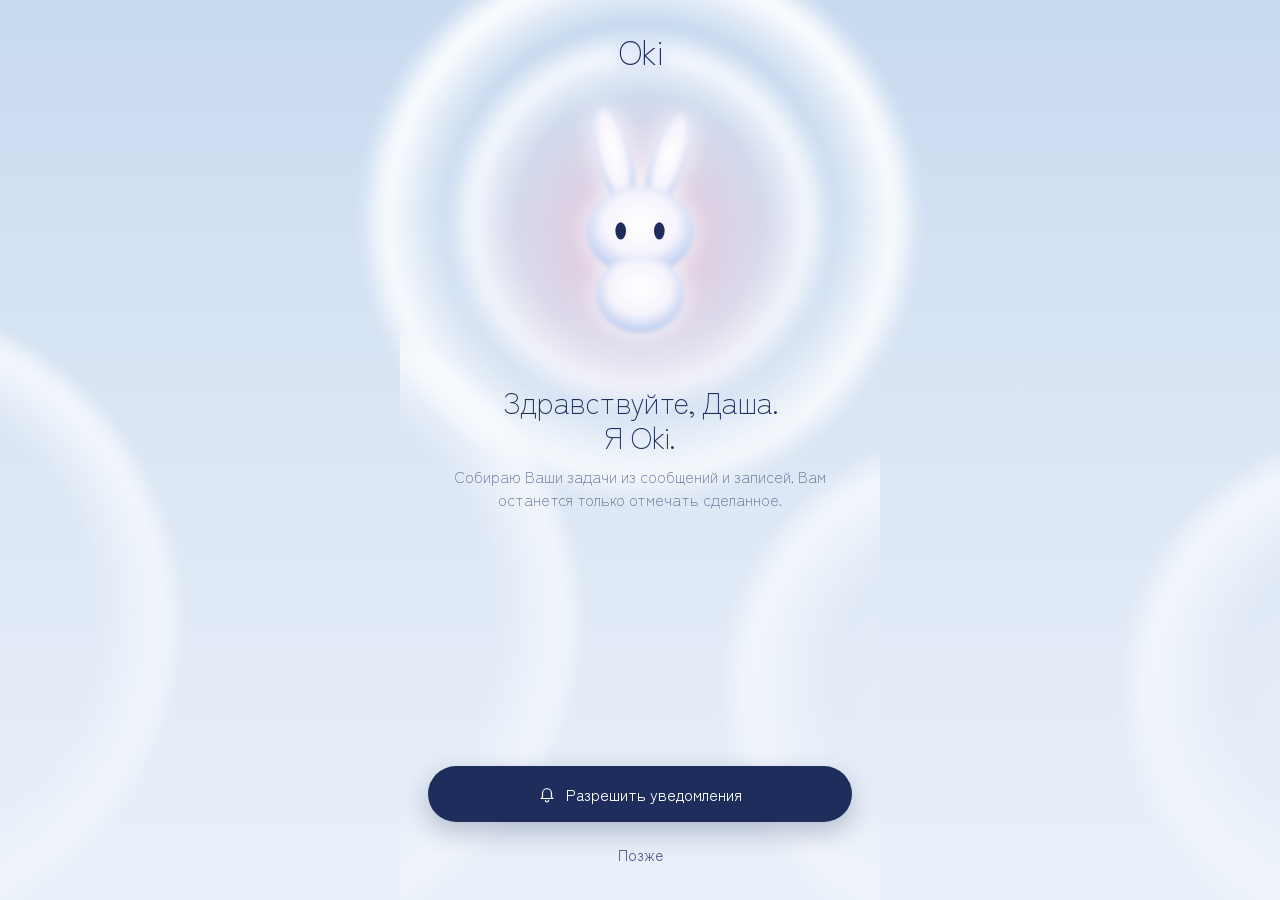
==== commit 6fb26ad4: "Редизайн «Розовый шёпот»: голубые кольца, розовое свечение, мягкие отметки Фон — белые кольца-линзы " ====
--- a/index.html
+++ b/index.html
@@ -7,7 +7,7 @@
 <meta name="mobile-web-app-capable" content="yes">
 <meta name="apple-mobile-web-app-status-bar-style" content="black-translucent">
 <meta name="apple-mobile-web-app-title" content="Oki">
-<meta name="theme-color" content="#E9EBF0">
+<meta name="theme-color" content="#EEF3FA">
 <meta name="format-detection" content="telephone=no">
 <title>Oki</title>
 <link rel="manifest" href="manifest.webmanifest">
@@ -20,13 +20,13 @@
 </head>
 <body>
 <svg width="0" height="0" style="position:absolute" aria-hidden="true"><defs>
-  <radialGradient id="aFill" cx="45%" cy="40%" r="70%"><stop offset="0" stop-color="#fff"/><stop offset=".6" stop-color="#F1F1FD"/><stop offset="1" stop-color="#C9CCF6"/></radialGradient>
-  <radialGradient id="aFillWarm" cx="45%" cy="40%" r="70%"><stop offset="0" stop-color="#fff"/><stop offset=".55" stop-color="#FBF1FD"/><stop offset="1" stop-color="#E4C6F5"/></radialGradient>
+  <radialGradient id="aFill" cx="50%" cy="42%" r="62%"><stop offset="0" stop-color="#fff"/><stop offset=".55" stop-color="#F6F4FC"/><stop offset="1" stop-color="#AFC4EC"/></radialGradient>
+  <radialGradient id="aFillWarm" cx="50%" cy="42%" r="62%"><stop offset="0" stop-color="#fff"/><stop offset=".55" stop-color="#FCF3F8"/><stop offset="1" stop-color="#E9BFD5"/></radialGradient>
   <radialGradient id="aFillGrey" cx="45%" cy="40%" r="70%"><stop offset="0" stop-color="#FAFAFB"/><stop offset=".6" stop-color="#ECEDF1"/><stop offset="1" stop-color="#C6C9D2"/></radialGradient>
-  <filter id="soft" x="-30%" y="-30%" width="160%" height="160%"><feGaussianBlur stdDeviation="3.5"/></filter>
-  <filter id="aura" x="-60%" y="-60%" width="220%" height="220%"><feGaussianBlur stdDeviation="20"/></filter>
+  <filter id="soft" x="-30%" y="-30%" width="160%" height="160%"><feGaussianBlur stdDeviation="2"/></filter>
+  <filter id="aura" x="-60%" y="-60%" width="220%" height="220%"><feGaussianBlur stdDeviation="14"/></filter>
 </defs></svg>
-<div id="bg"><i class="blob b1"></i><i class="blob b2"></i><i class="blob b3"></i></div>
+<div id="bg"><i class="lens l1"></i><i class="lens l2"></i><i class="lens l3"></i><i class="lens l4"></i><i class="wash"></i><i class="pink"></i></div>
 <main id="view"></main>
 <div id="layer"></div>
 <div id="toast" role="status"></div>
--- a/app.css
+++ b/app.css
@@ -1,7 +1,10 @@
-/* Oki — style «Свечение». Tokens and look come from design/04-style/oki.css (approved 2026-10-11). */
+/* Oki — style «Розовый шёпот» (Даша 2026-10-18, mock _mock/redesign-soft.html №2): blue lens rings, pale pink glow behind the rabbit, Zen Kaku type as before, no grain.
+   Before that: «Свечение», design/04-style/oki.css (2026-10-11). */
 :root{
-  --mist:#E9EBF0; --ink:#111317; --ink2:#5B606B; --ink3:#5E6470;
-  --line:rgba(17,19,23,.1); --lav:#C3C7F4; --ice:#BBD3F2; --lav2:#DCD6FA; --dot:#8E95E8;
+  --mist:#EEF3FA; --base:#C8DAF0; --ink:#1F2D5C; --ink2:#525D85; --ink3:#626C92;
+  --line:rgba(31,45,92,.09); --dot:#E995BB; --hot:#B5609A;
+  --dent:inset 0 1.5px 3px rgba(31,45,92,.3),inset 0 -1px 1.5px rgba(255,255,255,.9),0 1px 1px rgba(255,255,255,.95),inset 0 0 0 .6px rgba(31,45,92,.1);
+  --haze:radial-gradient(circle,rgba(236,120,165,.95) 0,rgba(240,150,182,.7) 30%,rgba(244,186,206,.3) 55%,rgba(244,186,206,0) 72%);
   --sans:"Zen Kaku Gothic New",system-ui,sans-serif; --mono:"IBM Plex Mono",ui-monospace,monospace;
   --st:max(env(safe-area-inset-top),14px); --sb:max(env(safe-area-inset-bottom),14px);
 }
@@ -13,32 +16,36 @@
 button{font:inherit;color:inherit;background:none;border:0;cursor:pointer}
 [data-go],[data-act]{cursor:pointer}
 
-/* background: drifting blobs (no grain: Даша chose clean glass, 2026-10-12) */
+/* background: soft white lens rings on misty blue, a pale pink glow where the rabbit sits (no grain, Даша 2026-10-18) */
+#bg,.pbg{background:var(--base)}
 #bg{position:fixed;inset:0;overflow:hidden;pointer-events:none}
-.blob{position:absolute;border-radius:50%;filter:blur(46px);animation:drift 14s ease-in-out infinite alternate;transition:left 1.2s ease,top 1.2s ease,right 1.2s ease}
-.b1{width:300px;height:300px;right:-120px;top:40px;background:var(--lav)}
-.b2{width:320px;height:320px;left:-140px;top:50%;background:var(--ice);animation-delay:-6s}
-.b3{width:360px;height:260px;right:-60px;bottom:-110px;background:var(--lav2);animation-delay:-9s}
-body.r-home #bg .b1{width:330px;height:330px;right:auto;left:-90px;top:110px}
-body.r-home #bg .b2{left:auto;right:-110px;top:360px;width:300px;height:300px}
-body.r-home #bg .b3{right:auto;left:10px;width:380px;height:300px;bottom:-120px}
-@keyframes drift{to{transform:translate(30px,-24px) scale(1.08)}}
-.glass{background:rgba(255,255,255,.42);backdrop-filter:blur(18px) saturate(1.2);-webkit-backdrop-filter:blur(18px) saturate(1.2);
-  border:1px solid rgba(255,255,255,.75);box-shadow:0 10px 30px rgba(60,66,120,.08)}
+#bg>i,.pbg>i{position:absolute;display:block}
+.lens{border-radius:50%;filter:blur(5px)}
+.l1{width:560px;height:560px;left:calc(50% - 280px);top:-60px;background:radial-gradient(circle,rgba(255,255,255,0) 50%,rgba(255,255,255,.95) 64%,rgba(255,255,255,.2) 70%,rgba(255,255,255,0) 76%)}
+.l2{width:380px;height:380px;left:calc(50% - 190px);top:30px;background:radial-gradient(circle,rgba(255,255,255,0) 46%,rgba(255,255,255,.8) 62%,rgba(255,255,255,0) 72%)}
+.l3{width:640px;height:640px;left:-460px;top:300px;background:radial-gradient(circle,rgba(255,255,255,0) 52%,rgba(255,255,255,.85) 66%,rgba(255,255,255,0) 74%)}
+.l4{width:520px;height:520px;right:-360px;top:430px;background:radial-gradient(circle,rgba(255,255,255,.35) 0,rgba(255,255,255,0) 40%,rgba(255,255,255,.9) 63%,rgba(255,255,255,0) 72%)}
+.wash{inset:0;background:linear-gradient(180deg,rgba(238,243,250,0) 0%,rgba(238,243,250,.55) 55%,rgba(238,243,250,.88) 100%)}
+.pink{width:330px;height:330px;left:calc(50% - 165px);top:75px;border-radius:50%;filter:blur(14px);
+  background:radial-gradient(circle,rgba(240,150,182,.5),rgba(244,186,206,.28) 42%,rgba(244,186,206,0) 70%);animation:breathe 9s ease-in-out infinite alternate}
+@keyframes breathe{to{transform:scale(1.08);opacity:.85}}
+.glass{background:rgba(255,255,255,.5);backdrop-filter:blur(18px) saturate(1.2);-webkit-backdrop-filter:blur(18px) saturate(1.2);
+  border:1px solid rgba(255,255,255,.9);box-shadow:0 12px 40px rgba(60,90,160,.1)}
 
 /* screen frame */
 #view{position:fixed;top:0;bottom:0;left:0;right:0;margin:0 auto;max-width:480px;overflow:hidden}
 /* each screen is a layer: tab screens sit above the dock line, pushed screens cover everything */
 .pane{position:absolute;top:0;left:0;right:0;bottom:var(--dockh,0px);z-index:1;touch-action:pan-y}
-.pane.full{bottom:0;z-index:3;isolation:isolate;box-shadow:-14px 0 40px rgba(60,66,120,.16)}
+.pane.full{bottom:0;z-index:3;isolation:isolate;box-shadow:-14px 0 40px rgba(60,90,160,.16)}
 .pc{position:absolute;inset:0;display:flex;flex-direction:column}
-.pbg{position:absolute;inset:0;overflow:hidden;background:var(--mist);pointer-events:none}
+.pbg{position:absolute;inset:0;overflow:hidden;pointer-events:none}
 #dock{position:absolute;left:0;right:0;bottom:0;z-index:2;touch-action:pan-y}
 .top{flex:none;padding:calc(var(--st) + 2px) 24px 0}
 .main{flex:1;min-height:0;overflow-y:auto;overflow-x:hidden;-webkit-overflow-scrolling:touch;padding:0 24px 32px;
   -webkit-mask-image:linear-gradient(transparent,#000 10px,#000 calc(100% - 44px),transparent);mask-image:linear-gradient(transparent,#000 10px,#000 calc(100% - 44px),transparent)}
 .main::-webkit-scrollbar,.chips::-webkit-scrollbar{display:none}
-.dock{flex:none;padding:8px 24px calc(var(--sb) + 2px)}
+.dock{flex:none;padding:8px 16px max(calc(var(--sb) - 12px), 8px)}
+.dock .inp{padding:0 4px}
 
 /* rabbit */
 .eyes{transform-box:fill-box;transform-origin:center;animation:blink 5s infinite}
@@ -52,14 +59,16 @@
 
 /* home */
 .hhd{display:flex;align-items:center;justify-content:space-between;font:400 11px var(--mono);letter-spacing:.12em;color:var(--ink2);padding-top:2px}
-.hhd .st i{display:inline-block;width:6px;height:6px;border-radius:50%;background:var(--dot);box-shadow:0 0 8px var(--dot);margin-right:6px;vertical-align:1px}
+.hhd .st i{display:inline-block;width:6px;height:6px;border-radius:50%;background:rgba(31,45,92,.5);margin-right:6px;vertical-align:1px}
 .hhd .r{display:flex;align-items:center;gap:12px}
 .menu{width:36px;height:36px;border-radius:50%;display:grid;place-items:center}
 .menu i,.menu i::before,.menu i::after{display:block;width:14px;height:1.5px;background:var(--ink);position:relative}
 .menu i::before,.menu i::after{content:"";position:absolute;left:0}
 .menu i::before{top:-5px}.menu i::after{top:5px}
-.home-main{flex:1;min-height:0;display:flex;flex-direction:column;padding:0 24px;overflow:hidden}
-.stage{flex:1 1 300px;min-height:120px;max-height:300px;display:flex;justify-content:center;align-items:stretch}
+.home-main{flex:1;min-height:0;display:flex;flex-direction:column;padding:0 24px 10px;overflow:hidden auto;scrollbar-width:none;
+  -webkit-mask-image:linear-gradient(transparent,#000 16px);mask-image:linear-gradient(transparent,#000 16px)}
+.home-main::-webkit-scrollbar{display:none}
+.stage{flex:none;height:250px;display:flex;justify-content:center;align-items:stretch} /* big rabbit as in the mock; Главная scrolls a little (Даша 2026-10-18) */
 .stage svg{height:100%;width:100%;display:block}
 .greet{text-align:center;flex:none}
 .greet h1{font-weight:300;font-size:38px;line-height:1.02;letter-spacing:-.035em;margin:0 0 11px}
@@ -69,17 +78,25 @@
 .hchips{display:flex;gap:8px;margin-top:24px;flex:none}
 .hchips .chip{flex:1;height:38px;border-radius:19px;display:flex;align-items:center;justify-content:space-between;padding:0 14px;font-size:14px}
 .hchips .chip span{color:var(--ink3)}
-.near{flex:none;margin:14px 0 4px;border-radius:24px;padding:14px 18px}
+.near{flex:none;margin:16px 0 4px;border-radius:26px;padding:16px 20px}
 .near .r{display:flex;justify-content:space-between;font:400 11px var(--mono);letter-spacing:.12em;color:var(--ink3);text-transform:uppercase}
 .near h2{font-weight:400;font-size:19px;letter-spacing:-.02em;margin:6px 0 2px}
 .near .s{font-size:13px;color:var(--ink2);font-weight:300}
-.near .warn{margin-top:10px;padding-top:10px;border-top:1px solid var(--line);font:400 11px var(--mono);color:var(--ink2)}
-.near .warn i{display:inline-block;width:6px;height:6px;border-radius:50%;background:var(--dot);box-shadow:0 0 8px var(--dot);margin-right:8px;vertical-align:1px}
+.near .warn{margin-top:9px;font-size:13px;color:var(--hot)}
+.near .warn i{display:inline-block;width:7px;height:7px;border-radius:50%;background:var(--dot);box-shadow:0 0 10px 3px rgba(233,149,187,.6);margin-right:9px;vertical-align:0}
 
 /* tab header with small rabbit */
 .hd{display:flex;align-items:flex-end;justify-content:space-between;min-height:76px}
 .hd h1{font-weight:300;font-size:44px;line-height:1;letter-spacing:-.04em}
 .hd .bun{width:58px;height:76px;margin-bottom:-4px;flex:none}
+/* list screens: the header lives inside the list and scrolls away; content fades under the clock */
+.main.lst{padding-top:calc(var(--st) + 2px);
+  -webkit-mask-image:linear-gradient(transparent calc(var(--st) - 16px),#000 calc(var(--st) + 4px),#000 calc(100% - 44px),transparent);mask-image:linear-gradient(transparent calc(var(--st) - 16px),#000 calc(var(--st) + 4px),#000 calc(100% - 44px),transparent)}
+.hdr{display:flex;align-items:flex-end;gap:6px}
+.repi{width:36px;height:36px;border-radius:50%;display:grid;place-items:center;margin-bottom:10px;transition:transform .14s cubic-bezier(.2,.8,.2,1)}
+.repi svg{width:16px;height:16px;fill:none;stroke:var(--ink);stroke-width:1.5;stroke-linecap:round}
+.repi:active{transform:scale(.94)}
+.lgap{height:4px}
 .say{font-weight:300;font-size:16px;color:var(--ink2);letter-spacing:-.01em;margin-top:10px;display:flex;justify-content:space-between;align-items:center;gap:12px;min-height:32px}
 .rep{flex:none;height:32px;padding:0 14px;border-radius:16px;display:flex;align-items:center;gap:7px;font-size:14px;color:var(--ink)}
 .rep svg{width:15px;height:15px;fill:none;stroke:currentColor;stroke-width:1.5;stroke-linecap:round}
@@ -99,26 +116,33 @@
 .task{display:flex;gap:12px;padding:13px 16px;border-bottom:1px solid var(--line)}
 .task:last-child{border:0}
 .task .body{flex:1;min-width:0}
-.ck{width:20px;height:20px;border-radius:50%;border:1.3px solid var(--ink);flex:none;margin-top:1px;position:relative}
+/* checks «Дымка» (Даша 2026-10-18, mocks _mock/check-anim.html, ring-pick.html №1): an empty check is a soft dent in the glass; done = a pink haze that melts at the edge,
+   the ring ripples away like the background rings, and the words go quiet (no ticks, no strikethrough) */
+.ck{width:20px;height:20px;border-radius:50%;background:rgba(31,45,92,.03);box-shadow:var(--dent);flex:none;margin-top:1px;position:relative}
 .ck::before{content:"";position:absolute;inset:-12px}
-.done>.ck,.ck.on{background:var(--ink);box-shadow:inset 0 0 0 4px #fff}
-.task.done .t{text-decoration:line-through;color:var(--ink3)}
+.ck::after,.tck::after{content:"";position:absolute;inset:0;border-radius:50%;background:var(--haze);filter:blur(1px);opacity:0}
+.done>.ck,.ck.on,.dn .ck{background:none;box-shadow:none}
+.done>.ck::after,.ck.on::after,.dn .ck::after{opacity:1}
+.task.done .t,.dl.done .t{color:rgba(31,45,92,.36)}
+.task.done .m,.dl.done .m{opacity:.5}
+.pop>.ck,.tck.pop{animation:ripple .8s cubic-bezier(.2,.7,.3,1)}
+.pop>.ck::after,.tck.pop::after{animation:haze .45s cubic-bezier(.2,.8,.2,1)}
+@keyframes ripple{0%{outline:1.1px solid rgba(31,45,92,.4);outline-offset:-1px}100%{outline:1.1px solid rgba(240,150,182,0);outline-offset:12px}}
+@keyframes haze{0%{opacity:0;transform:scale(.4)}}
 .t{font-size:16px;letter-spacing:-.015em;line-height:1.25;overflow-wrap:anywhere}
 .m{font-size:13px;color:var(--ink2);font-weight:300;margin-top:3px;display:flex;flex-wrap:wrap;gap:0 6px}
-.m .now{color:var(--ink);font-weight:400}
-.m .now::before{content:"";display:inline-block;width:6px;height:6px;border-radius:50%;background:var(--dot);box-shadow:0 0 8px var(--dot);margin-right:6px;vertical-align:1px}
+.m .now{color:var(--hot);font-weight:400}
+.m .now::before{content:"";display:inline-block;width:6px;height:6px;border-radius:50%;background:var(--dot);box-shadow:0 0 8px 2px rgba(233,149,187,.6);margin-right:6px;vertical-align:1px}
 .m .ov{color:var(--ink);font-weight:500}
 .m .q{color:var(--ink);font-weight:400}
 .sub{font-size:12px;color:var(--ink3);margin-top:6px;display:inline-block;padding:4px 0}
 .subs{margin-top:10px;display:flex;flex-direction:column;gap:7px}
 .si{display:flex;align-items:center;gap:9px;font-size:14px;font-weight:300;letter-spacing:-.01em}
-.si i{width:15px;height:15px;border-radius:50%;border:1.2px solid var(--ink);flex:none;position:relative}
+.si i{width:15px;height:15px;border-radius:50%;background:rgba(31,45,92,.03);box-shadow:inset 0 1px 2px rgba(31,45,92,.3),inset 0 -1px 1px rgba(255,255,255,.9),0 1px 1px rgba(255,255,255,.95),inset 0 0 0 .5px rgba(31,45,92,.1);flex:none;position:relative}
 .si i::before{content:"";position:absolute;inset:-10px}
-.si.ok{color:var(--ink3);text-decoration:line-through}
-.si.ok i{background:var(--ink);border-color:var(--ink);box-shadow:inset 0 0 0 3px #fff}
+.si.ok{color:rgba(31,45,92,.36)}
+.si.ok i{box-shadow:none;background:var(--haze);filter:blur(.8px)}
 .subs .cnt{font-size:12px;color:var(--ink3);margin-bottom:-1px}
-.pop>.ck{animation:pop .35s ease}
-@keyframes pop{50%{transform:scale(1.25)}}
 
 /* big task: progress ring */
 .big{border-radius:24px;padding:16px 18px;position:relative;background:rgba(255,255,255,.58)}
@@ -133,15 +157,18 @@
 
 /* dock: input + tabs */
 .inp{display:flex;gap:10px;align-items:center}
-.field{flex:1;min-width:0;height:54px;border-radius:27px;display:flex;align-items:center;padding:0 20px}
+.field{flex:1;min-width:0;height:50px;border-radius:25px;display:flex;align-items:center;padding:0 20px}
 .field input{width:100%;border:0;outline:0;background:none;font-size:16px;font-weight:300}
 .field input::placeholder{color:var(--ink3);opacity:1}
-.mic{width:54px;height:54px;border-radius:50%;background:var(--ink);display:grid;place-items:center;flex:none;box-shadow:0 0 0 6px rgba(195,199,244,.55),0 11px 30px rgba(110,116,220,.55)}
+.mic{width:50px;height:50px;border-radius:50%;background:var(--ink);display:grid;place-items:center;flex:none;box-shadow:0 10px 26px rgba(31,45,92,.28)}
 .mic svg{width:22px;height:22px;stroke:#fff;fill:none;stroke-width:1.6;stroke-linecap:round}
-.tabs{display:flex;justify-content:space-between;font-size:13px;color:var(--ink3);margin-top:16px;padding:6px 0 10px;position:relative}
-.tabs button{color:inherit;font-size:13px;position:relative;padding:4px 0;transition:color .2s}
-.tabs button.on{font-weight:500;color:var(--ink)}
-.tabs .ind{position:absolute;left:0;top:0;width:4px;height:4px;border-radius:50%;background:var(--ink);transition:transform .42s cubic-bezier(.32,.72,0,1)}
+/* tabs: a floating glass capsule, icons with captions, a white pill slides under the active one */
+.tabs{display:flex;align-items:center;margin-top:10px;height:64px;border-radius:32px;padding:0 5px;position:relative}
+.tabs button{flex:1;min-width:0;height:54px;border-radius:27px;display:flex;flex-direction:column;align-items:center;justify-content:center;gap:2px;font-size:10.5px;color:var(--ink3);position:relative;z-index:1;transition:color .2s}
+.tabs button svg{width:23px;height:23px;fill:none;stroke:currentColor;stroke-width:1.5;stroke-linecap:round;stroke-linejoin:round}
+.tabs button.on{font-weight:500;color:#fff}
+.tabs button.on svg{stroke-width:1.8}
+.tabs .ind{position:absolute;left:0;top:5px;height:54px;width:20%;border-radius:27px;background:var(--ink);box-shadow:0 6px 16px rgba(31,45,92,.25);transition:transform .42s cubic-bezier(.32,.72,0,1)}
 
 /* calendar */
 .cal{border-radius:24px;padding:14px 14px 10px;margin-top:12px}
@@ -155,16 +182,16 @@
 .cal .d.we{color:var(--ink3)}
 .cal .d.has::after{content:"";position:absolute;bottom:3px;width:4px;height:4px;border-radius:50%;background:var(--ink)}
 .cal .d.td{font-weight:500;color:var(--ink)}
-.cal .d.td::before{content:"";position:absolute;width:34px;height:34px;border-radius:50%;border:1.2px solid rgba(17,19,23,.35);z-index:-1}
+.cal .d.td::before{content:"";position:absolute;width:34px;height:34px;border-radius:50%;border:1.2px solid rgba(31,45,92,.35);z-index:-1}
 .cal .d.sel{color:#fff;font-weight:500}
-.cal .d.sel::before{content:"";position:absolute;width:34px;height:34px;border-radius:50%;background:var(--ink);border:0;z-index:-1;box-shadow:0 0 18px rgba(110,116,220,.6)}
+.cal .d.sel::before{content:"";position:absolute;width:34px;height:34px;border-radius:50%;background:var(--ink);border:0;z-index:-1;box-shadow:0 6px 16px rgba(31,45,92,.3)}
 .cal .d.sel::after{background:#fff}
 .wk{display:grid;grid-template-columns:repeat(7,1fr);gap:4px;margin-top:12px}
 .wk div{height:58px;border-radius:18px;display:flex;flex-direction:column;align-items:center;justify-content:center;gap:2px;font-size:16px}
 .wk div small{font-size:11.5px;color:var(--ink3)}
 .wk div.on{background:var(--ink);color:#fff}
 .wk div.on small{color:rgba(255,255,255,.6)}
-.wkwrap{position:sticky;top:0;z-index:5;height:0;overflow:visible;opacity:0;pointer-events:none;transition:opacity .2s}
+.wkwrap{position:sticky;top:calc(var(--st) + 4px);z-index:5;height:0;overflow:visible;opacity:0;pointer-events:none;transition:opacity .2s}
 .wkwrap .wk{margin-top:4px}
 .wkwrap.show{opacity:1;pointer-events:auto}
 .agh{display:flex;justify-content:space-between;align-items:baseline;padding:16px 4px 8px;font-size:14px;font-weight:500}
@@ -173,9 +200,9 @@
 .mt:last-child,.dl:last-child{border:0}
 .mt .tm{font-size:15px;line-height:1.15}
 .mt .tm small{display:block;font-size:12.5px;color:var(--ink3);font-weight:300}
-.mt.clash{background:linear-gradient(90deg,rgba(195,199,244,.6),rgba(195,199,244,0) 85%)}
-.clashnote{font-size:12.5px;color:var(--ink);margin-top:3px}
-.clashnote::before{content:"";display:inline-block;width:6px;height:6px;border-radius:50%;background:var(--dot);box-shadow:0 0 8px var(--dot);margin-right:6px;vertical-align:1px}
+.mt.clash{background:linear-gradient(90deg,rgba(240,170,198,.32),rgba(240,170,198,0) 85%)}
+.clashnote{font-size:12.5px;color:var(--hot);margin-top:3px}
+.clashnote::before{content:"";display:inline-block;width:6px;height:6px;border-radius:50%;background:var(--dot);box-shadow:0 0 8px 2px rgba(233,149,187,.6);margin-right:6px;vertical-align:1px}
 .dl{display:flex;gap:12px;padding:11px 16px;border-bottom:1px solid var(--line)}
 .empty{font-size:14px;color:var(--ink3);font-weight:300;padding:12px 4px}
 
@@ -190,12 +217,12 @@
 .dots .dt{width:18px;height:4px;fill:var(--ink)}
 .tk .lbl,.tk .rg{padding-left:46px}
 .tk .tr{display:flex;gap:14px;align-items:flex-start}
-.tck{width:32px;height:32px;border-radius:50%;border:1.5px solid var(--ink);flex:none;margin-top:3px;position:relative;background:rgba(255,255,255,.35);transition:transform .14s cubic-bezier(.2,.8,.2,1),background-color .2s,box-shadow .3s}
+.tck{width:32px;height:32px;border-radius:50%;flex:none;margin-top:3px;position:relative;background:rgba(31,45,92,.03);box-shadow:var(--dent);transition:transform .14s cubic-bezier(.2,.8,.2,1),background-color .2s,box-shadow .3s}
 .tck::before{content:"";position:absolute;inset:-12px}
-.tk.done .tck{background:var(--ink);box-shadow:inset 0 0 0 6px #fff,0 0 22px rgba(110,116,220,.55)}
-.tk.done h1{color:var(--ink3);text-decoration:line-through;text-decoration-thickness:1.5px}
+.tk.done .tck{background:none;box-shadow:none}
+.tk.done .tck::after{opacity:1}
+.tk.done h1{color:rgba(31,45,92,.36)}
 .tck:active{transform:scale(.9)}
-.tck.pop{animation:pop .35s ease}
 .dots:active{transform:scale(.94)}
 .nv .ed:active{opacity:.55}
 .dots,.nv .ed{transition:transform .14s cubic-bezier(.2,.8,.2,1),opacity .14s}
@@ -214,7 +241,7 @@
 .chev::after{content:"›";margin-left:8px;color:var(--ink3)}
 .row2 input.over{position:absolute;inset:0;opacity:0;width:100%;height:100%;-webkit-appearance:none;appearance:none}
 .quote{display:block;padding:2px 16px 13px;font-size:14px;font-weight:300;line-height:1.35;color:var(--ink2)}
-.pill{display:inline-flex;align-items:center;gap:7px;height:32px;padding:0 14px;border-radius:16px;font-size:13.5px;background:rgba(255,255,255,.7);border:1px solid rgba(17,19,23,.16);white-space:nowrap}
+.pill{display:inline-flex;align-items:center;gap:7px;height:32px;padding:0 14px;border-radius:16px;font-size:13.5px;background:rgba(255,255,255,.7);border:1px solid rgba(31,45,92,.16);white-space:nowrap}
 .pill.dark{background:var(--ink);color:#fff;border-color:var(--ink)}
 .acts{display:flex;gap:8px;flex-wrap:wrap}
 .chk{border-radius:22px;padding:14px 16px}
@@ -224,18 +251,34 @@
 .chk .add i{width:15px;height:15px;border-radius:50%;border:1.2px dashed var(--ink3);flex:none}
 .chk .add input{flex:1;border:0;outline:0;background:none;font-size:16px;font-weight:300}
 .chk .add input::placeholder{color:var(--ink3)}
-.check{border-radius:20px;padding:13px 16px;background:rgba(17,19,23,.88);color:#fff}
+.check{border-radius:20px;padding:13px 16px;background:rgba(31,45,92,.88);color:#fff}
 .check b{font-weight:500;font-size:15px}
 .check p{font-size:13.5px;color:rgba(255,255,255,.7);margin:4px 0 10px;font-weight:300;line-height:1.35}
 .check .pill{background:rgba(255,255,255,.12);border-color:rgba(255,255,255,.25);color:#fff}
 .check .pill.w{background:#fff;color:var(--ink)}
 .btn-main{height:56px;border-radius:28px;background:var(--ink);color:#fff;display:flex;align-items:center;justify-content:center;gap:10px;font-size:16px;width:100%;
-  box-shadow:0 0 0 6px rgba(195,199,244,.55),0 11px 30px rgba(110,116,220,.5)}
+  box-shadow:0 10px 26px rgba(31,45,92,.28)}
 .btn-main .copy{width:18px;height:18px}
 .btn-ghost{height:48px;display:flex;align-items:center;justify-content:center;font-size:15px;color:var(--ink2);width:100%}
 .note{text-align:center;font-size:12.5px;color:var(--ink2);margin-top:14px;font-weight:300}
 .ws{font-size:13px;color:var(--ink2);font-weight:300;margin-top:3px}
 .ws b{font-weight:500;color:var(--ink)}
+/* «Нейросеть» card in settings and the «Нейросети» sheet (mock _mock/ai.html, variant Б) */
+.aib{padding:16px 16px 14px;border-bottom:1px solid var(--line)}
+.aib .k{font:400 11px var(--mono);letter-spacing:.12em;color:var(--ink3);text-transform:uppercase}
+.aib .nm{font-weight:300;font-size:28px;letter-spacing:-.03em;margin-top:6px;line-height:1.1}
+.aib .nm small{font-size:14px;color:var(--ink2);letter-spacing:0;margin-left:6px}
+.aib .n,.air .n{font-size:12.5px;color:var(--ink2);font-weight:300;margin-top:5px}
+.aibar{height:6px;border-radius:3px;background:rgba(31,45,92,.1);overflow:hidden;margin-top:8px}
+.aibar i{display:block;height:100%;border-radius:3px;background:var(--ink)}
+.aibar.w{height:10px;border-radius:5px;margin-top:12px}
+.aisl{background:rgba(255,255,255,.6)}
+.air{padding:12px 16px 13px;border-bottom:1px solid var(--line)}
+.air:last-child{border:0}
+.air .h{display:flex;align-items:baseline;gap:8px;font-size:15px}
+.air .h small{font-size:12.5px;color:var(--ink2);font-weight:300}
+.air.off .h,.air.off .n{color:var(--ink3)}
+.air .now{display:inline-flex;align-items:center;height:22px;padding:0 9px;border-radius:11px;background:var(--ink);color:#fff;font-size:11.5px;margin-left:auto;flex:none;align-self:center}
 .it2{padding:12px 16px;border-bottom:1px solid var(--line)}
 .it2:last-child{border:0}
 .it2 .src{font-size:12px;color:var(--ink3);margin-bottom:3px}
@@ -246,8 +289,8 @@
 .search{height:46px;border-radius:23px;display:flex;align-items:center;gap:10px;padding:0 16px;margin-top:14px}
 .search svg{width:17px;height:17px;fill:none;stroke:var(--ink2);stroke-width:1.6;flex:none}
 .search input{flex:1;border:0;outline:0;background:none;font-size:16px}
-mark{background:rgba(195,199,244,.8);color:inherit;border-radius:3px;padding:0 1px}
-.role{display:inline-block;font-size:12px;padding:2px 8px;border-radius:10px;background:rgba(17,19,23,.07);color:var(--ink2);margin-left:6px}
+mark{background:rgba(240,170,198,.45);color:inherit;border-radius:3px;padding:0 1px}
+.role{display:inline-block;font-size:12px;padding:2px 8px;border-radius:10px;background:rgba(31,45,92,.07);color:var(--ink2);margin-left:6px}
 .dotok{display:inline-block;width:7px;height:7px;border-radius:50%;margin-right:7px;vertical-align:1px;background:#9AA0AB}
 .txt{font-size:15px;line-height:1.5;font-weight:300;color:var(--ink2);padding:14px 16px}
 .txt b{font-weight:500;color:var(--ink)}
@@ -263,10 +306,10 @@
 .days{border-radius:20px;padding:12px 16px 10px;display:grid;grid-auto-flow:column;grid-auto-columns:1fr;align-items:end;gap:8px;height:104px;margin-top:8px}
 .days div{display:flex;flex-direction:column;align-items:center;gap:6px;font-size:11.5px;color:var(--ink3);white-space:nowrap}
 .days i{width:14px;border-radius:7px;background:var(--ink)}
-.days i.z{height:3px;background:rgba(17,19,23,.15)}
+.days i.z{height:3px;background:rgba(31,45,92,.15)}
 .dn{display:flex;gap:12px;padding:11px 16px;border-bottom:1px solid var(--line);align-items:baseline}
 .dn:last-child{border:0}
-.dn .ck{width:18px;height:18px;background:var(--ink);box-shadow:inset 0 0 0 4px #fff;align-self:center}
+.dn .ck{width:18px;height:18px;align-self:center}
 .dn .t{flex:1;font-size:15px}
 .dn .d{font-size:12.5px;color:var(--ink3);font-weight:300;white-space:nowrap}
 .dn.late .d{color:var(--ink)}
@@ -289,38 +332,38 @@
 .kin .in{flex:1;min-width:0;height:100%;border:0;outline:0;background:none;padding:0 14px;font:400 16px var(--mono);color:var(--ink)}
 .kin .in::placeholder{color:var(--ink3);font-family:var(--sans);font-weight:300;font-size:16px}
 .keybox{width:100%;font:500 17px/1.7 var(--mono);letter-spacing:.04em;word-spacing:.3em;text-align:center;padding:20px 18px;border-radius:22px;margin-top:18px;-webkit-user-select:all;user-select:all}
-.sheet .keybox{background:rgba(255,255,255,.75);border:1px solid rgba(17,19,23,.08)}
+.sheet .keybox{background:rgba(255,255,255,.75);border:1px solid rgba(31,45,92,.08)}
 a.btn-main,a.btn-ghost{text-decoration:none}
 .row2 .v b{color:var(--ink);font-weight:500}
-.dotbad{display:inline-block;width:7px;height:7px;border-radius:50%;margin-right:7px;vertical-align:1px;background:var(--ink);box-shadow:0 0 0 3px rgba(17,19,23,.12)}
+.dotbad{display:inline-block;width:7px;height:7px;border-radius:50%;margin-right:7px;vertical-align:1px;background:var(--ink);box-shadow:0 0 0 3px rgba(31,45,92,.12)}
 
 /* sheet */
 #layer{position:fixed;inset:0;z-index:70;pointer-events:none}
 #layer.on{pointer-events:auto}
-.dim{position:absolute;inset:0;background:rgba(233,235,240,.55);backdrop-filter:blur(6px);-webkit-backdrop-filter:blur(6px);opacity:0;transition:opacity .25s}
+.dim{position:absolute;inset:0;background:rgba(238,243,250,.55);backdrop-filter:blur(6px);-webkit-backdrop-filter:blur(6px);opacity:0;transition:opacity .25s}
 .sheet{position:absolute;left:0;right:0;bottom:0;margin:0 auto;max-width:480px;max-height:92%;overflow-y:auto;border-radius:34px 34px 0 0;
   background:rgba(255,255,255,.82);backdrop-filter:blur(24px) saturate(1.3);-webkit-backdrop-filter:blur(24px) saturate(1.3);
-  border:1px solid rgba(255,255,255,.9);box-shadow:0 -10px 40px rgba(60,66,120,.14);
+  border:1px solid rgba(255,255,255,.9);box-shadow:0 -10px 40px rgba(60,90,160,.14);
   padding:12px 20px calc(var(--sb) + 14px);transform:translateY(100%);transition:transform .32s cubic-bezier(.2,.8,.2,1)}
 #layer.on .dim{opacity:1}
 #layer.on .sheet{transform:none}
-.sheet .grab{width:40px;height:5px;border-radius:3px;background:rgba(17,19,23,.18);margin:0 auto 14px}
+.sheet .grab{width:40px;height:5px;border-radius:3px;background:rgba(31,45,92,.18);margin:0 auto 14px}
 .sheet h3{font-weight:300;font-size:26px;letter-spacing:-.03em;margin:0 4px 12px}
 .sheet .lab{font-size:13px;color:var(--ink2);margin:16px 4px 8px}
-.sheet .in{width:100%;height:52px;border-radius:18px;border:1px solid rgba(17,19,23,.12);background:rgba(255,255,255,.75);padding:0 16px;font-size:16px;outline:0}
+.sheet .in{width:100%;height:52px;border-radius:18px;border:1px solid rgba(31,45,92,.12);background:rgba(255,255,255,.75);padding:0 16px;font-size:16px;outline:0}
 .sheet textarea.in{height:auto;min-height:76px;padding:14px 16px;resize:none;line-height:1.35}
 .sheet .opts{display:flex;flex-wrap:wrap;gap:8px}
-.sheet .opts .chip{border:1px solid rgba(17,19,23,.14);background:rgba(255,255,255,.6)}
+.sheet .opts .chip{border:1px solid rgba(31,45,92,.14);background:rgba(255,255,255,.6)}
 .sheet .opts .chip.on{background:var(--ink);border-color:var(--ink)}
-.sheet .rows{border-radius:18px;background:rgba(255,255,255,.6);border:1px solid rgba(17,19,23,.08);margin-top:16px}
+.sheet .rows{border-radius:18px;background:rgba(255,255,255,.6);border:1px solid rgba(31,45,92,.08);margin-top:16px}
 .sheet .btn-main{margin-top:22px}
 .sheet .eit{display:flex;align-items:center;gap:10px;padding:0 12px 0 16px;border-bottom:1px solid var(--line)}
 .sheet .eit:last-child{border:0}
 .sheet .ein{flex:1;min-width:0;height:48px;border:0;outline:0;background:none;font-size:16px;font-weight:300}
 .sheet .ein::placeholder{color:var(--ink3)}
-.sheet .eit .x{width:26px;height:26px;border-radius:50%;background:rgba(17,19,23,.08);display:grid;place-items:center;font-size:12px;color:var(--ink2);flex:none;position:relative}
+.sheet .eit .x{width:26px;height:26px;border-radius:50%;background:rgba(31,45,92,.08);display:grid;place-items:center;font-size:12px;color:var(--ink2);flex:none;position:relative}
 .sheet .eit .x::before{content:"";position:absolute;inset:-9px}
-.sheet .rows .row2[data-act]:active{background-color:rgba(17,19,23,.05)}
+.sheet .rows .row2[data-act]:active{background-color:rgba(31,45,92,.05)}
 .sheet .del{color:var(--ink2);font-size:14px;display:block;margin:14px auto 0;padding:8px}
 
 /* toast */
@@ -332,19 +375,19 @@
 #toast:not(.on){pointer-events:none}
 #toast button{height:32px;padding:0 14px;border-radius:16px;background:rgba(255,255,255,.16);color:#fff;font-size:14px}
 
-/* swipe a task: right = done (ink), left = actions (lavender → ink) */
-.swiping{position:relative;z-index:1}
-.swbg{position:absolute;left:0;right:0;z-index:0}
-.swbg .sd{position:absolute;left:0;top:0;bottom:0;width:0;overflow:hidden;background:var(--ink);color:#fff;display:flex;align-items:center;font-size:14px;white-space:nowrap}
-.swbg .sd span{display:flex;align-items:center;gap:10px;padding-left:16px;transition:transform .2s cubic-bezier(.3,1.6,.5,1)}
-.swbg .sd i{width:20px;height:20px;border-radius:50%;border:1.3px solid #fff;flex:none;transition:background .15s,box-shadow .2s}
-.swbg.armed .sd span{transform:scale(1.06)}
-.swbg.armed .sd i{background:#fff;box-shadow:inset 0 0 0 4px var(--ink),0 0 14px var(--lav)}
-.swbg .sa{position:absolute;right:0;top:0;bottom:0;width:0;overflow:hidden;display:flex}
-.swbg .sa button{flex:1 1 0;min-width:0;font-size:13.5px;white-space:nowrap;overflow:hidden;color:var(--ink)}
-.swbg .sa button:nth-child(1){background:var(--lav2)}
-.swbg .sa button:nth-child(2){background:var(--lav)}
-.swbg .sa button:nth-child(3){background:var(--ink);color:#fff}
+/* long press on a task (motion.js): the task lifts over a blurred screen with its actions under it, like in Telegram */
+#ctx{position:fixed;inset:0;z-index:75;touch-action:none}
+#ctx.off{pointer-events:none}
+.cdim{position:absolute;inset:0;background:rgba(238,243,250,.5);backdrop-filter:blur(14px) saturate(1.1);-webkit-backdrop-filter:blur(14px) saturate(1.1)}
+.cprev{position:absolute;border-radius:24px;overflow:hidden;box-shadow:0 18px 50px rgba(60,90,160,.2)}
+.cprev.glass{border-radius:22px;background:rgba(255,255,255,.8)}
+.cmenu{position:absolute;width:250px;border-radius:18px;overflow:hidden;background:rgba(255,255,255,.86);
+  backdrop-filter:blur(24px) saturate(1.3);-webkit-backdrop-filter:blur(24px) saturate(1.3);border:1px solid rgba(255,255,255,.9);box-shadow:0 18px 50px rgba(60,90,160,.2)}
+.ci{display:flex;align-items:center;justify-content:space-between;gap:12px;width:100%;height:46px;padding:0 14px 0 16px;font-size:15.5px;letter-spacing:-.01em;text-align:left;border-bottom:1px solid var(--line);transition:background-color .12s}
+.ci:last-child,.ci:has(+.cgap){border:0}
+.ci svg{width:22px;height:22px;flex:none;fill:none;stroke:var(--ink);stroke-width:1.5;stroke-linecap:round;stroke-linejoin:round}
+.ci:active,.ci.hl{background-color:rgba(31,45,92,.07)}
+.cgap{display:block;height:7px;background:rgba(31,45,92,.06)}
 
 /* rabbit: a little hop and a flash of glow when a task is done */
 .hop{transform-origin:50% 100%;animation:hop .8s ease}
@@ -364,15 +407,30 @@
 .task,.dl,.row2,.it2,.near,.big,.mt{transition:background-color .2s}
 .task:active,.dl:active,.row2[data-go]:active,.row2[data-act]:active,.it2[data-go]:active,.mt:active,.dn:active{background-color:rgba(255,255,255,.35)}
 .near:active,.big:active{background-color:rgba(255,255,255,.66)}
-.swiping:active{background-color:transparent}
+/* «каждый день» on Главная (variant В, Даша 2026-10-12) */
+.daily{flex:none;margin:14px 0 0;border-radius:22px;overflow:hidden}
+.daily .r{display:flex;justify-content:space-between;padding:12px 16px 2px;font:400 11px var(--mono);letter-spacing:.12em;color:var(--ink3);text-transform:uppercase}
+.daily .task{padding:11px 16px;align-items:center}
+.daily .task .ck{margin-top:0}
+.daily .m{margin-top:1px}
+.daily .task:active{background-color:rgba(255,255,255,.4)}
+/* iOS switch («Каждый день» in the add and edit sheets) */
+label.row2{cursor:pointer}
+.sw{-webkit-appearance:none;appearance:none;margin:0 0 0 auto;width:51px;height:31px;border-radius:16px;background:rgba(31,45,92,.14);position:relative;flex:none;transition:background .2s;outline:0}
+.sw::after{content:"";position:absolute;top:2px;left:2px;width:27px;height:27px;border-radius:50%;background:#fff;box-shadow:0 2px 6px rgba(0,0,0,.2);transition:transform .25s cubic-bezier(.32,.72,0,1)}
+.sw:checked{background:var(--ink)}
+.sw:checked::after{transform:translateX(20px)}
+/* a held task sinks a little under the finger before its menu opens */
+.task,.dl,.big{transition:background-color .2s,transform .3s cubic-bezier(.2,.8,.2,1)}
+.task.press,.dl.press,.big.press{transform:scale(.97);transition:background-color .2s,transform .34s cubic-bezier(.4,0,.6,1) .06s}
 
 @media (prefers-reduced-motion:reduce){*{animation:none!important;transition:none!important}}
 
-#satprobe{position:fixed;top:0;left:0;width:0;height:0;padding-top:env(safe-area-inset-top);visibility:hidden;pointer-events:none}
+#satprobe{position:fixed;top:0;left:0;width:0;height:0;padding-top:env(safe-area-inset-top);padding-bottom:env(safe-area-inset-bottom);visibility:hidden;pointer-events:none}
 /* see-through status bar on iPhone (html.short, set in motion.js): iPhone keeps the bottom strip for itself
    and paints it plain mist, so the page fades into that colour and needs no room for the home bar */
 html.short{--sb:10px}
-html.short #bg::after,html.short .pbg::after{content:"";position:absolute;left:0;right:0;bottom:0;height:120px;background:linear-gradient(rgba(233,235,240,0),#E9EBF0 85%)}
+html.short #bg::after,html.short .pbg::after{content:"";position:absolute;left:0;right:0;bottom:0;height:120px;background:linear-gradient(rgba(238,243,250,0),#EEF3FA 85%)}
 
 /* Telegram: chat lists (a task's round check = read / not read) and «Telegram отключился» on Главная (final.html «broken collection») */
 .row2.pick .ck{margin-top:0}
@@ -384,3 +442,4 @@
 
 /* keyboard open (motion.js): the screen ends at the keyboard, no room for the home bar is needed */
 html.kb{--sb:8px}
+html.kb .dock .tabs{display:none} /* typing: only the field sits on the keyboard */
